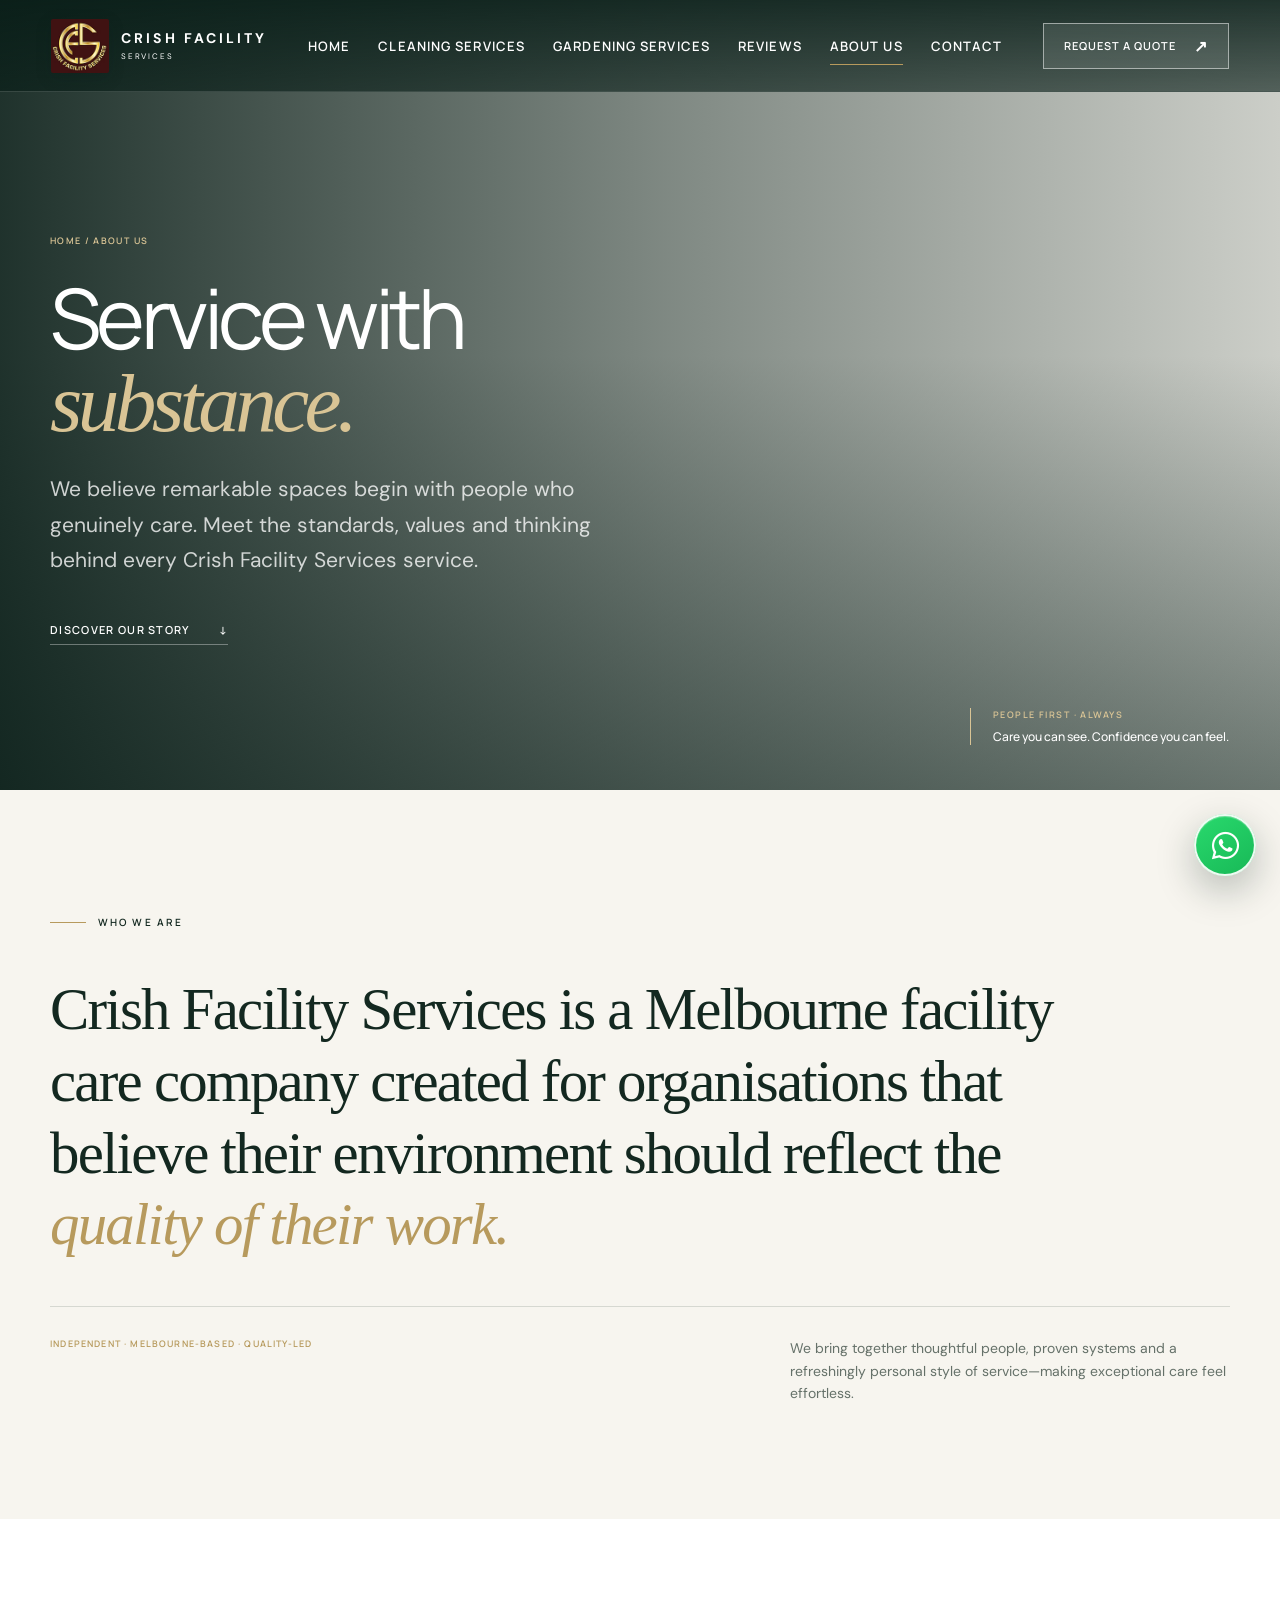
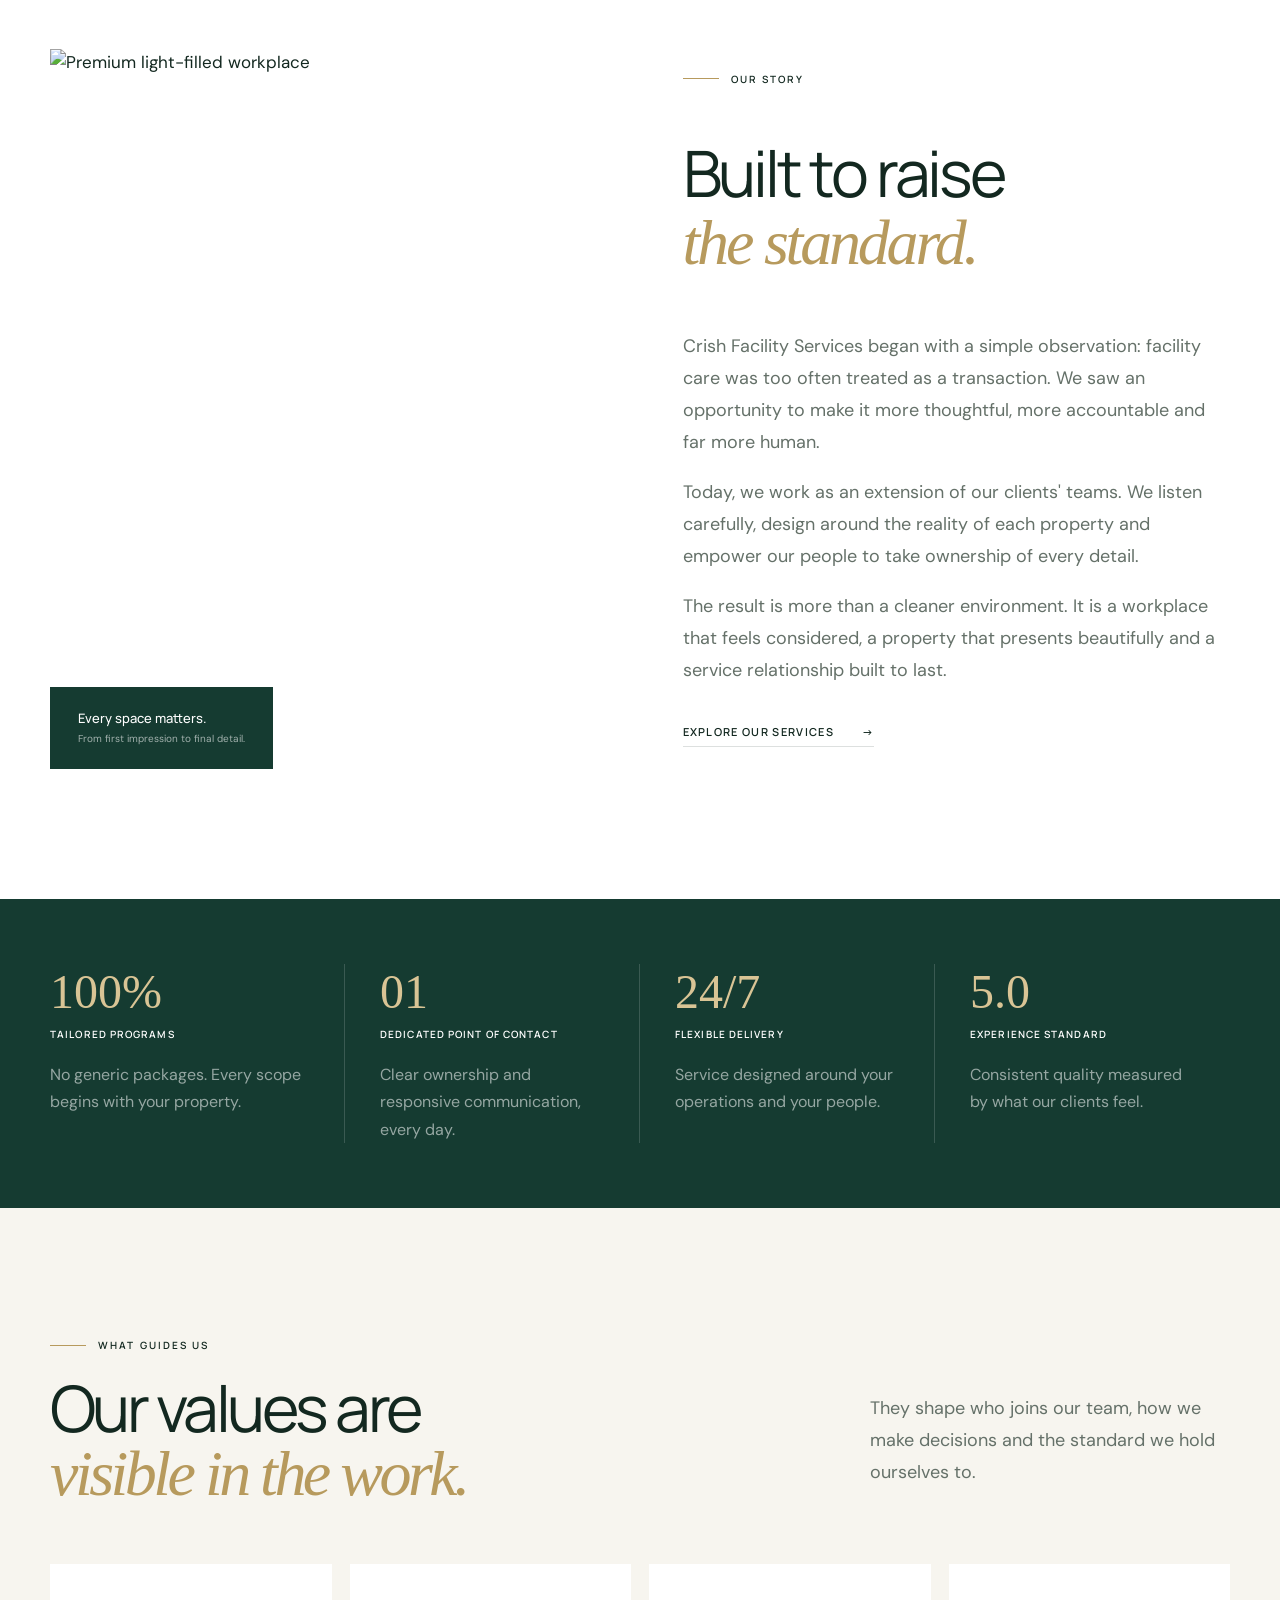
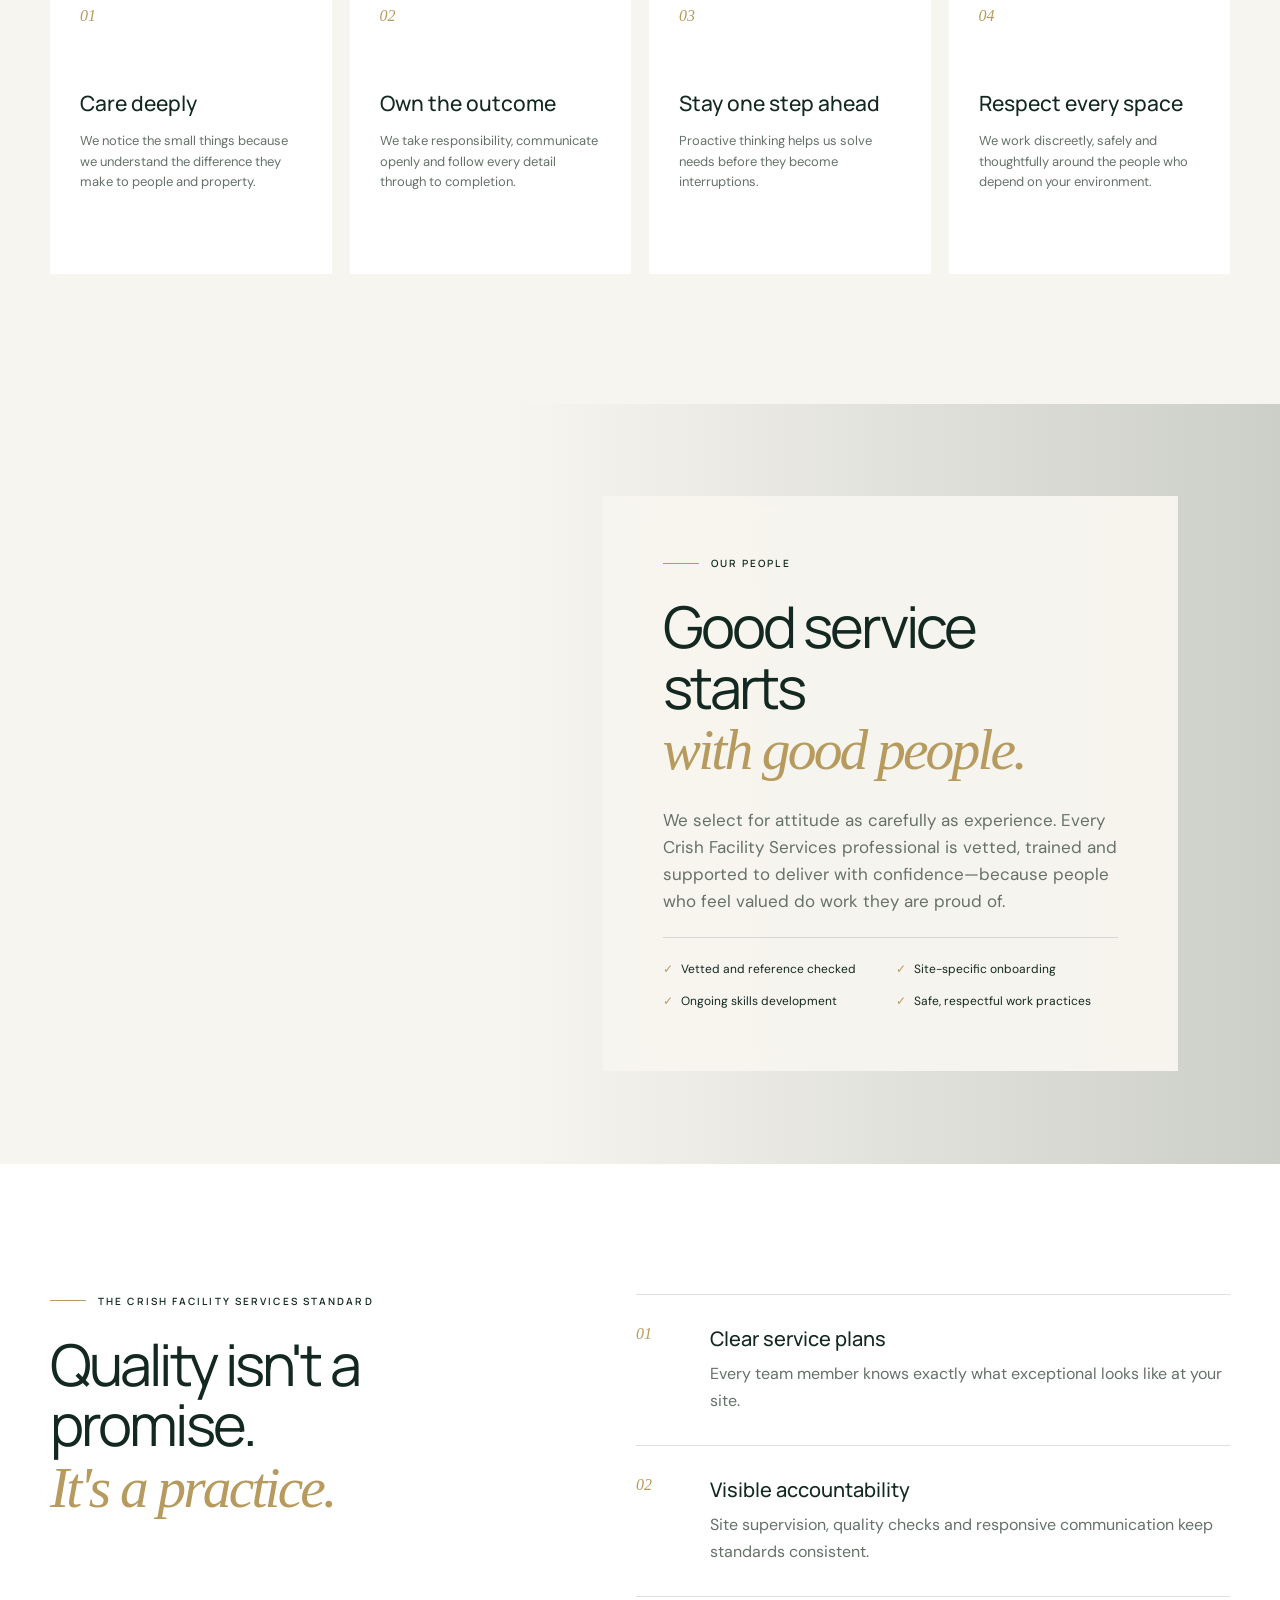
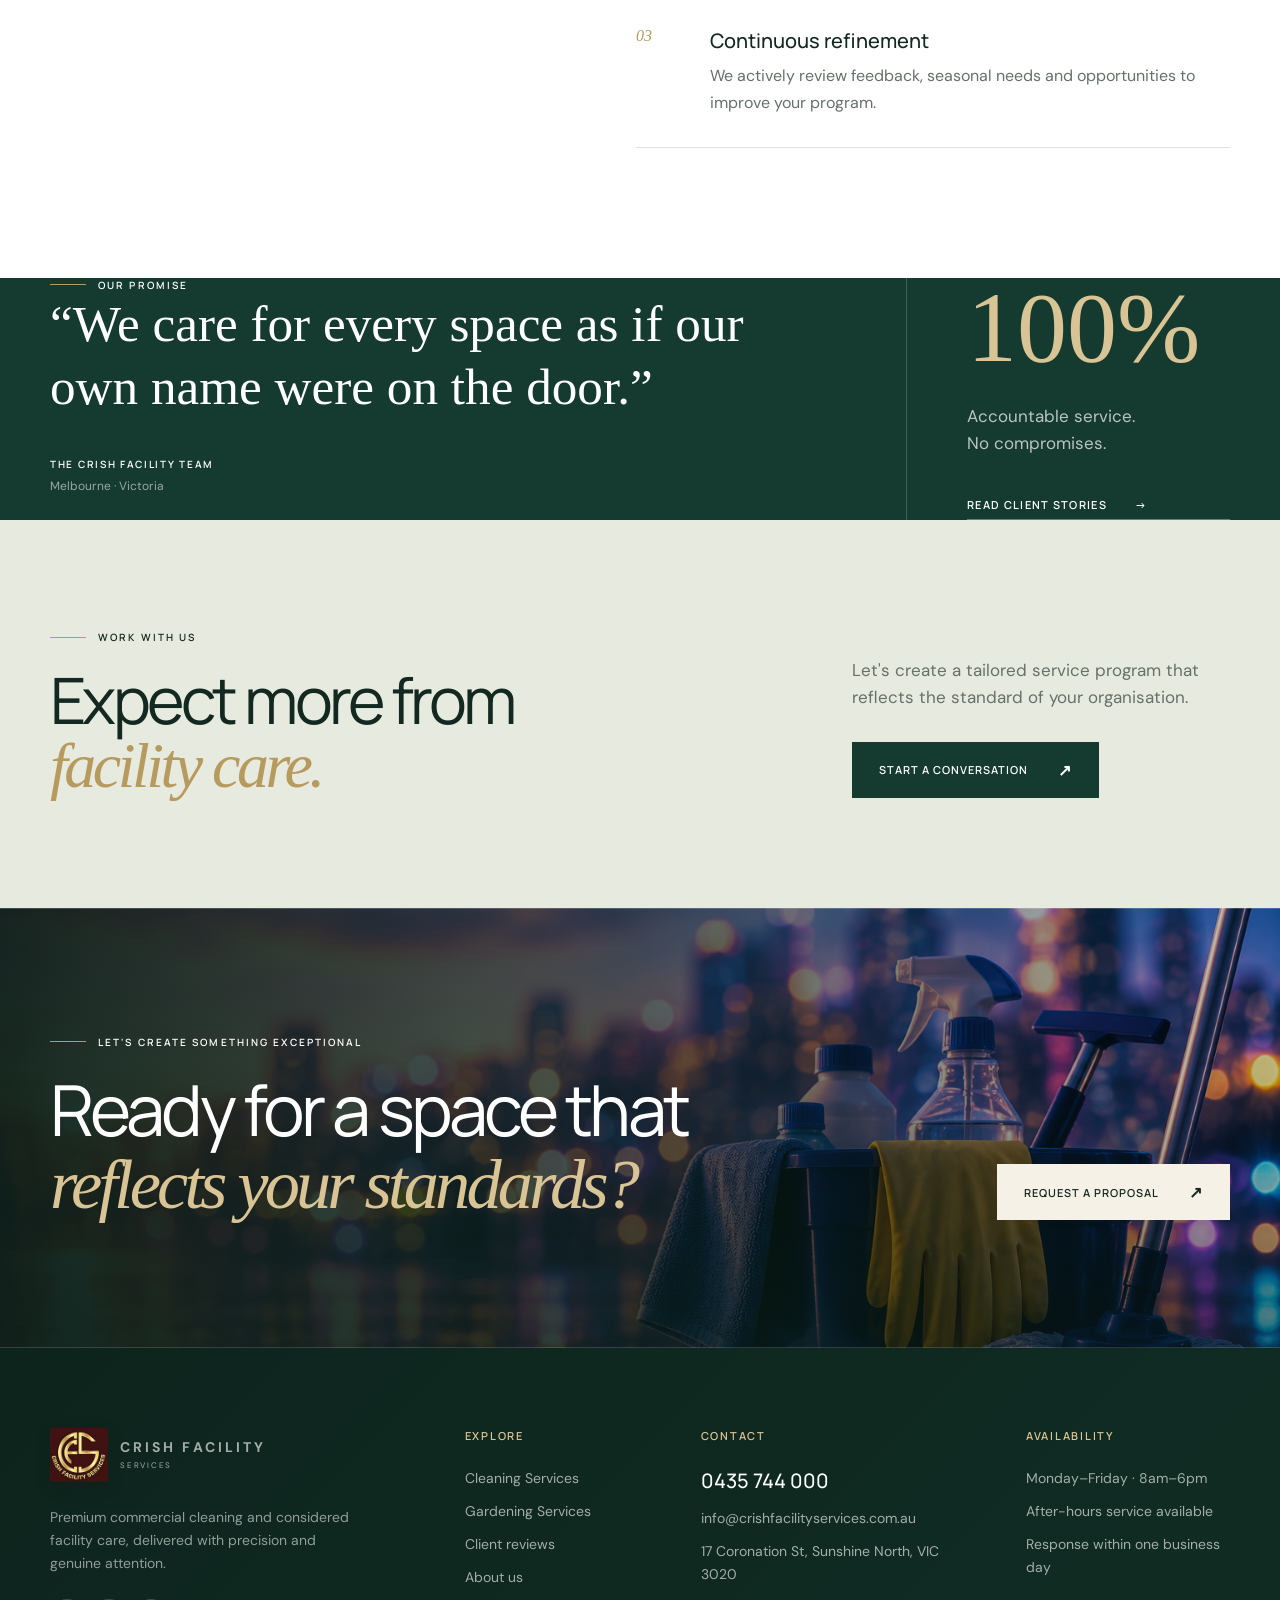
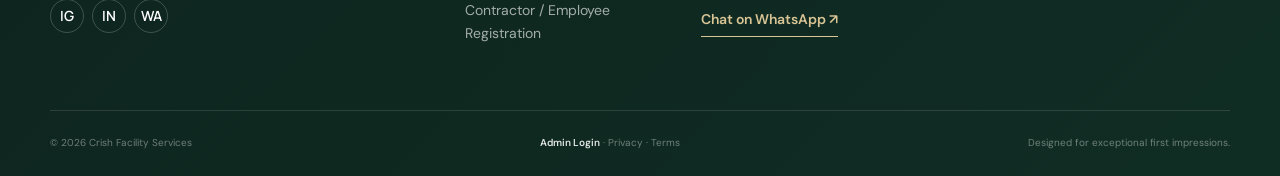
==== about.html @ fc0b82cf "Build Crish Facility Services website and admin portal" ====
﻿<!doctype html>
<html lang="en">
<head>
  <meta charset="UTF-8"><meta name="viewport" content="width=device-width,initial-scale=1">
  <meta name="description" content="Meet Crish Facility Services and discover our considered approach to premium facility care.">
  <title>About Us | Crish Facility Services</title>
  <link rel="preconnect" href="https://fonts.googleapis.com"><link rel="preconnect" href="https://fonts.gstatic.com" crossorigin>
  <link href="https://fonts.googleapis.com/css2?family=DM+Sans:wght@400;500;600&family=Manrope:wght@400;500;600;700&display=swap" rel="stylesheet"><link rel="stylesheet" href="styles.css">
</head>
<body>
  <header class="site-header about-header" data-header><a class="brand" href="index.html"><img class="brand-logo" src="assets/crishfacility-logo.jpg" alt="Crish Facility Services logo"><span class="brand-wordmark"><b>CRISH FACILITY</b><small>SERVICES</small></span></a><button class="menu-toggle" data-menu-toggle aria-label="Open navigation"><span></span><span></span></button><nav class="nav" data-nav><a href="index.html">Home</a><a href="services.html">Services</a><a href="index.html#industries">Industries</a><a href="reviews.html">Reviews</a><a class="active" href="about.html">About Us</a><a href="contact.html">Contact</a></nav><a class="button button-small header-cta" href="contact.html">Request a quote <span>↗</span></a></header>
  <main>
    <section class="about-hero"><div class="about-hero-image" aria-hidden="true"></div><div class="about-hero-overlay" aria-hidden="true"></div><div class="container about-hero-content"><span class="breadcrumb">Home / About us</span><h1>Service with<br><em>substance.</em></h1><p>We believe remarkable spaces begin with people who genuinely care. Meet the standards, values and thinking behind every Crish Facility Services service.</p><a class="text-link light" href="#our-story">Discover our story <span>↓</span></a></div><div class="about-hero-caption"><span>People first · Always</span><b>Care you can see. Confidence you can feel.</b></div></section>

    <section class="about-statement" id="our-story"><div class="container"><span class="kicker">Who we are</span><p class="about-big-copy">Crish Facility Services is a Melbourne facility care company created for organisations that believe their environment should reflect the <em>quality of their work.</em></p><div class="about-statement-foot"><span>Independent · Melbourne-based · Quality-led</span><p>We bring together thoughtful people, proven systems and a refreshingly personal style of service—making exceptional care feel effortless.</p></div></div></section>

    <section class="section about-story"><div class="container about-layout"><div class="about-image-wrap"><img class="about-image" src="https://images.unsplash.com/photo-1497366811364-ccf3f8a4f0fb?auto=format&fit=crop&w=1400&q=88" alt="Premium light-filled workplace"><div class="image-note"><strong>Every space matters.</strong><span>From first impression to final detail.</span></div></div><div class="about-copy"><span class="kicker">Our story</span><h2>Built to raise<br><em>the standard.</em></h2><p>Crish Facility Services began with a simple observation: facility care was too often treated as a transaction. We saw an opportunity to make it more thoughtful, more accountable and far more human.</p><p>Today, we work as an extension of our clients' teams. We listen carefully, design around the reality of each property and empower our people to take ownership of every detail.</p><p>The result is more than a cleaner environment. It is a workplace that feels considered, a property that presents beautifully and a service relationship built to last.</p><a class="text-link" href="services.html">Explore our services <span>→</span></a></div></div></section>

    <section class="about-numbers"><div class="container about-number-grid"><div><strong>100%</strong><span>Tailored programs</span><p>No generic packages. Every scope begins with your property.</p></div><div><strong>01</strong><span>Dedicated point of contact</span><p>Clear ownership and responsive communication, every day.</p></div><div><strong>24/7</strong><span>Flexible delivery</span><p>Service designed around your operations and your people.</p></div><div><strong>5.0</strong><span>Experience standard</span><p>Consistent quality measured by what our clients feel.</p></div></div></section>

    <section class="section values-section"><div class="container"><div class="section-top"><div><span class="kicker">What guides us</span><h2>Our values are<br><em>visible in the work.</em></h2></div><p>They shape who joins our team, how we make decisions and the standard we hold ourselves to.</p></div><div class="values-large-grid"><article><span>01</span><h3>Care deeply</h3><p>We notice the small things because we understand the difference they make to people and property.</p></article><article><span>02</span><h3>Own the outcome</h3><p>We take responsibility, communicate openly and follow every detail through to completion.</p></article><article><span>03</span><h3>Stay one step ahead</h3><p>Proactive thinking helps us solve needs before they become interruptions.</p></article><article><span>04</span><h3>Respect every space</h3><p>We work discreetly, safely and thoughtfully around the people who depend on your environment.</p></article></div></div></section>

    <section class="people-section"><div class="people-image" aria-hidden="true"></div><div class="people-card reveal"><span class="kicker">Our people</span><h2>Good service starts<br><em>with good people.</em></h2><p>We select for attitude as carefully as experience. Every Crish Facility Services professional is vetted, trained and supported to deliver with confidence—because people who feel valued do work they are proud of.</p><ul><li>Vetted and reference checked</li><li>Site-specific onboarding</li><li>Ongoing skills development</li><li>Safe, respectful work practices</li></ul></div></section>

    <section class="section quality-section"><div class="container quality-layout"><div><span class="kicker">The Crish Facility Services standard</span><h2>Quality isn't a promise.<br><em>It's a practice.</em></h2></div><div class="quality-list"><article><span>01</span><div><h3>Clear service plans</h3><p>Every team member knows exactly what exceptional looks like at your site.</p></div></article><article><span>02</span><div><h3>Visible accountability</h3><p>Site supervision, quality checks and responsive communication keep standards consistent.</p></div></article><article><span>03</span><div><h3>Continuous refinement</h3><p>We actively review feedback, seasonal needs and opportunities to improve your program.</p></div></article></div></div></section>

    <section class="review-preview"><div class="container review-layout"><div><span class="kicker">Our promise</span><blockquote>“We care for every space as if our own name were on the door.”</blockquote><div class="review-author"><b>THE CRISH FACILITY TEAM</b><span>Melbourne · Victoria</span></div></div><div class="review-side"><span class="giant-number">100%</span><p>Accountable service.<br>No compromises.</p><a class="text-link light" href="reviews.html">Read client stories <span>→</span></a></div></div></section>
    <section class="cta-section"><div class="container cta-inner"><div><span class="kicker">Work with us</span><h2>Expect more from<br><em>facility care.</em></h2></div><div><p>Let's create a tailored service program that reflects the standard of your organisation.</p><a class="button" href="contact.html">Start a conversation <span>↗</span></a></div></div></section>
  </main>
  <footer class="footer"><div class="container footer-bottom"><span>© 2026 Crish Facility Services</span><span>Melbourne · Victoria</span><a href="contact.html">Get in touch ↗</a></div></footer><script type="module" src="script.js"></script>
</body></html>
---- styles.css ----
﻿:root{--ivory:#f7f5ef;--white:#fff;--ink:#132820;--muted:#657169;--green:#153b31;--green2:#244e42;--sage:#dce6dd;--gold:#b79a5d;--line:rgba(19,40,32,.14);--serif:Georgia,'Times New Roman',serif;--sans:'Manrope',sans-serif;--body:'DM Sans',sans-serif}
*{box-sizing:border-box}
html{scroll-behavior:smooth}
body{margin:0;background:var(--ivory);color:var(--ink);font-family:var(--body);font-size:16px;line-height:1.6;overflow-x:hidden}
a{color:inherit;text-decoration:none}
img{display:block;width:100%}
.container{width:min(1180px,calc(100% - 48px));margin:auto}
.site-header{position:fixed;z-index:50;top:0;left:0;width:100%;height:92px;display:flex;align-items:center;padding:0 4vw;color:#fff;background:linear-gradient(180deg,rgba(8,29,23,.88),rgba(8,29,23,.62));border-bottom:1px solid rgba(255,255,255,.18);transition:.4s}
.site-header.scrolled,.site-header.inner{height:76px;background:rgba(247,245,239,.92);backdrop-filter:blur(16px);color:var(--ink);border-color:var(--line);box-shadow:0 8px 40px rgba(21,59,49,.05)}
.site-header.scrolled .nav a,.site-header.inner .nav a{color:var(--ink)}
.site-header.scrolled .brand,.site-header.inner .brand{color:var(--ink)}
.site-header.scrolled .menu-toggle,.site-header.inner .menu-toggle{color:var(--ink)}
.site-header.scrolled .header-cta,.site-header.inner .header-cta{color:#fff}
.brand{display:flex;align-items:center;gap:12px;min-width:205px}
.brand-mark{display:grid;place-items:center;width:43px;height:43px;border:1px solid currentColor;border-radius:50%;font:italic 24px var(--serif)}
.brand-logo{width:58px;height:54px;object-fit:cover;border-radius:2px;box-shadow:0 5px 16px rgba(8,29,23,.18)}
.brand-wordmark{display:block}
.brand b,.brand small{display:block;line-height:1;letter-spacing:.22em}
.brand b{font-size:14px}
.brand small{font-size:8px;margin-top:7px}
.nav{display:flex;align-items:center;gap:28px;margin:auto}
.nav a{font:600 13px var(--sans);letter-spacing:.085em;text-transform:uppercase;position:relative}
.nav a:after{content:"";position:absolute;left:0;bottom:-10px;width:0;height:1px;background:var(--gold);transition:.3s}
.nav a:hover:after,.nav a.active:after{width:100%}
.button{display:inline-flex;justify-content:center;align-items:center;gap:30px;min-height:56px;padding:0 26px;background:var(--green);color:#fff;text-transform:uppercase;letter-spacing:.09em;font:600 11px var(--sans);transition:.3s;border:1px solid var(--green)}
.button:hover{background:var(--gold);border-color:var(--gold);transform:translateY(-2px)}
.button span{font-size:16px}
.button-small{min-height:46px;padding:0 20px;gap:18px;background:rgba(255,255,255,.1);border-color:rgba(255,255,255,.5)}
.scrolled .button-small,.inner .button-small{background:var(--green);border-color:var(--green)}
.button-outline{background:transparent;color:var(--ink);border-color:var(--line)}
.menu-toggle{display:none;background:none;border:0;color:currentColor}
.hero{min-height:100svh;position:relative;color:#fff;display:flex;align-items:center;overflow:hidden;background:var(--green)}
.hero-image{position:absolute;inset:0;background:url('https://images.unsplash.com/photo-1497366216548-37526070297c?auto=format&fit=crop&w=2200&q=90') center/cover;transform:scale(1.03);animation:heroZoom 18s ease-in-out infinite alternate}
.hero-carousel,.hero-slide{position:absolute;inset:0}
.hero-slide{background-image:var(--slide-image);background-position:center;background-size:cover;opacity:0;transform:scale(1.075);filter:saturate(.82) contrast(1.04);transition:opacity 1.25s ease,transform 7s ease;will-change:opacity,transform}
.hero-slide.active{opacity:1;transform:scale(1.01)}
.hero-carousel-controls{position:absolute;z-index:4;right:4vw;bottom:42px;display:flex;align-items:center;gap:13px;color:#fff}
.hero-carousel-controls button{width:39px;height:39px;border:1px solid rgba(255,255,255,.45);border-radius:50%;background:rgba(8,29,23,.3);color:#fff;cursor:pointer;transition:.25s}
.hero-carousel-controls button:hover{background:var(--gold);border-color:var(--gold)}
.hero-carousel-controls div{display:flex;gap:7px}
.hero-carousel-controls i{display:block;width:22px;height:2px;background:rgba(255,255,255,.38);transition:.35s}
.hero-carousel-controls i.active{width:42px;background:#fff}
.hero-service-number{display:flex;align-items:center;gap:11px;margin-bottom:25px;font:600 10px var(--sans);letter-spacing:.15em;color:rgba(255,255,255,.55)}
.hero-service-number span{font:italic 20px var(--serif);color:#d9c495}.hero-service-number i{width:52px;height:1px;background:rgba(255,255,255,.4)}.hero-service-number b{font-weight:500}
.hero-dynamic,.hero-content [data-hero-kicker],.hero-actions [data-hero-link]{transition:opacity .28s ease,transform .28s ease}
.hero-content.changing .hero-dynamic,.hero-content.changing [data-hero-kicker],.hero-content.changing .hero-actions [data-hero-link]{opacity:0;transform:translateY(14px)}
.hero-content:after{content:'';position:absolute;left:-34px;top:150px;width:1px;height:290px;background:linear-gradient(transparent,#d9c495,transparent);opacity:.65}
.hero .text-link.light{color:#fff;border-color:rgba(255,255,255,.35)}
.hero-shade{position:absolute;inset:0;background:linear-gradient(90deg,rgba(8,29,23,.86) 0%,rgba(8,29,23,.54) 48%,rgba(8,29,23,.12) 100%),linear-gradient(0deg,rgba(8,29,23,.5),transparent 45%)}
#luxury-canvas{position:absolute;inset:0;width:100%;height:100%;z-index:2;opacity:.52;pointer-events:none}
.hero-content{position:relative;z-index:3;padding-top:100px}
.eyebrow,.kicker{display:flex;align-items:center;gap:12px;text-transform:uppercase;letter-spacing:.21em;font:600 10px var(--sans)}
.eyebrow:before,.kicker:before{content:"";width:36px;height:1px;background:var(--gold)}
.hero h1,.split-heading h2,.section-top h2,.sticky-copy h2,.cta-inner h2,.inner-hero h1{font:400 clamp(50px,6.3vw,94px)/.98 var(--sans);letter-spacing:-.055em;margin:25px 0 30px;max-width:930px}
.hero h1 em,h2 em,.inner-hero h1 em{font-family:var(--serif);font-weight:400;color:#d9c495}
.hero-copy{max-width:570px;font-size:18px;color:rgba(255,255,255,.78)}
.hero-actions{display:flex;align-items:center;gap:34px;margin-top:42px}
.hero .button{background:#f5f1e6;color:var(--ink);border-color:#f5f1e6}
.hero .button:hover{background:var(--gold);color:#fff;border-color:var(--gold)}
.text-link{display:inline-flex;gap:28px;align-items:center;padding-bottom:7px;border-bottom:1px solid var(--line);font:600 11px var(--sans);text-transform:uppercase;letter-spacing:.12em}
.text-link.light{color:#fff;border-color:rgba(255,255,255,.35)}
.hero-proof{position:absolute;z-index:3;right:4vw;bottom:48px;display:flex;gap:16px;align-items:flex-start;width:280px}
.hero-proof span{font:italic 30px var(--serif);color:#d9c495}
.hero-proof p{margin:5px 0;font-size:12px;color:rgba(255,255,255,.7)}
.scroll-cue{position:absolute;z-index:3;left:4vw;bottom:48px;font:600 9px var(--sans);text-transform:uppercase;letter-spacing:.18em;display:flex;align-items:center;gap:12px}
.scroll-cue span{width:1px;height:40px;background:rgba(255,255,255,.4);position:relative}
.scroll-cue span:after{content:"";position:absolute;top:0;left:0;width:1px;height:45%;background:#fff;animation:scrollLine 2s infinite}
.trust-strip{background:#fff;display:grid;grid-template-columns:repeat(4,1fr);padding:29px 4vw;border-bottom:1px solid var(--line)}
.trust-item{display:flex;align-items:center;justify-content:center;gap:14px;border-right:1px solid var(--line)}
.trust-item:last-child{border:0}
.trust-item i{width:30px;height:30px;border:1px solid var(--line);border-radius:50%;display:grid;place-items:center;color:var(--gold);font-style:normal}
.trust-item b,.trust-item span>span{display:block}
.trust-item b{font:600 12px var(--sans);text-transform:uppercase;letter-spacing:.08em}
.trust-item span{font-size:11px;color:var(--muted)}
.section{padding:130px 0}
.split-heading{display:grid;grid-template-columns:1.15fr .85fr;gap:100px;align-items:end}
.split-heading h2,.section-top h2,.sticky-copy h2,.cta-inner h2{font-size:clamp(42px,5vw,72px);margin-bottom:0}
.split-heading h2 em,.section-top h2 em,.sticky-copy h2 em,.cta-inner h2 em{color:var(--gold)}
.intro-copy{max-width:490px}
.intro-copy p{font-size:19px;color:var(--muted);margin:0 0 35px}
.services-showcase{background:#fff}
.section-top{display:flex;justify-content:space-between;align-items:end;margin-bottom:58px}
.service-grid{display:grid;grid-template-columns:1.2fr .8fr;grid-template-rows:repeat(2,370px);gap:18px}
.service-card{position:relative;overflow:hidden;color:#fff}
.service-card-large{grid-row:span 2}
.service-card:after{content:"";position:absolute;inset:0;background:linear-gradient(0deg,rgba(10,30,24,.8),transparent 65%)}
.service-card img{height:100%;object-fit:cover;transition:transform .8s cubic-bezier(.2,.7,.2,1)}
.service-card:hover img{transform:scale(1.055)}
.card-number{position:absolute;z-index:2;top:25px;left:28px;font:italic 16px var(--serif)}
.card-content{position:absolute;z-index:2;left:32px;right:28px;bottom:30px}
.card-content small{text-transform:uppercase;letter-spacing:.18em;font-size:9px;color:#d9c495}
.card-content h3{font:500 clamp(28px,3.3vw,50px)/1.02 var(--sans);letter-spacing:-.04em;margin:10px 0 0}
.round-arrow{position:absolute;right:0;bottom:3px;width:48px;height:48px;border:1px solid rgba(255,255,255,.5);border-radius:50%;display:grid;place-items:center;transition:.3s}
.service-card:hover .round-arrow{background:#fff;color:var(--ink)}
.industries{background:var(--ivory)}
.industries-layout{display:grid;grid-template-columns:.85fr 1.15fr;gap:100px}
.sticky-copy{position:sticky;top:140px;align-self:start}
.sticky-copy p{max-width:420px;color:var(--muted);font-size:17px}
.industry-list>a{display:grid;grid-template-columns:50px 1fr 1fr 40px;align-items:center;gap:20px;padding:33px 8px;border-bottom:1px solid var(--line);transition:.3s}
.industry-list>a:first-child{border-top:1px solid var(--line)}
.industry-list>a:hover{padding-left:20px;background:rgba(255,255,255,.65)}
.industry-list span{font:italic 14px var(--serif);color:var(--gold)}
.industry-list h3{font:500 21px var(--sans);margin:0}
.industry-list p{color:var(--muted);font-size:13px}
.industry-list b{font-size:18px}
.statement-section{height:760px;position:relative;display:flex;align-items:center}
.statement-image{position:absolute;inset:0;background:url('https://images.unsplash.com/photo-1524758631624-e2822e304c36?auto=format&fit=crop&w=2200&q=88') center/cover}
.statement-image:after{content:"";position:absolute;inset:0;background:rgba(11,31,25,.24)}
.statement-panel{position:relative;margin-left:8vw;background:rgba(247,245,239,.95);backdrop-filter:blur(10px);width:min(590px,84vw);padding:65px}
.quote-mark{font:italic 80px/1 var(--serif);color:var(--gold)}
.statement-panel blockquote{font:400 32px/1.35 var(--serif);margin:0 0 38px}
.statement-panel b,.statement-panel div span{display:block}
.statement-panel b{font:600 10px var(--sans);letter-spacing:.18em}
.statement-panel div span{font-size:12px;color:var(--muted);margin-top:5px}
.process-section{background:#fff}
.section-top>p{width:360px;color:var(--muted)}
.process-grid{display:grid;grid-template-columns:repeat(4,1fr);gap:0;margin-top:75px}
.process-step{padding:0 34px;border-left:1px solid var(--line);min-height:250px}
.process-step:first-child{padding-left:0;border:0}
.process-step span{font:italic 18px var(--serif);color:var(--gold)}
.process-step i{display:block;width:8px;height:8px;border-radius:50%;background:var(--green);margin:30px 0}
.process-step h3{font:500 20px var(--sans)}
.process-step p{font-size:14px;color:var(--muted)}
.review-preview{background:var(--green);color:#fff}
.review-layout{display:grid;grid-template-columns:1.4fr .6fr;gap:100px}
.rating{color:#d9c495;letter-spacing:.12em;margin:44px 0 26px}
.rating small{color:rgba(255,255,255,.6);letter-spacing:0;margin-left:14px}
.review-layout blockquote{font:400 clamp(30px,4vw,54px)/1.24 var(--serif);margin:0;max-width:760px}
.review-author{margin-top:38px}
.review-author b,.review-author span{display:block}
.review-author b{font:600 10px var(--sans);letter-spacing:.17em}
.review-author span{font-size:12px;color:rgba(255,255,255,.56);margin-top:6px}
.review-side{border-left:1px solid rgba(255,255,255,.18);padding-left:60px;display:flex;flex-direction:column;justify-content:center}
.giant-number{font:400 100px/1 var(--serif);color:#d9c495}
.review-side p{color:rgba(255,255,255,.7);margin:25px 0 40px}
.cta-section{padding:110px 0;background:#e7eadf}
.cta-inner{display:grid;grid-template-columns:1.3fr .7fr;align-items:end;gap:100px}
.cta-inner>div:last-child p{color:var(--muted);margin-bottom:30px}
.footer{background:#0d241d;color:#fff;padding:85px 0 25px}
.footer-top{display:grid;grid-template-columns:1.35fr .65fr 1fr .8fr;gap:70px}
.footer-brand p{max-width:310px;color:rgba(255,255,255,.55);font-size:13px;margin-top:24px}
.footer-top>div:not(:first-child){display:flex;flex-direction:column;gap:10px}
.footer-top>div>b{font:600 10px var(--sans);text-transform:uppercase;letter-spacing:.16em;color:#d9c495;margin-bottom:14px}
.footer-top a,.footer-top span{font-size:12px;color:rgba(255,255,255,.62)}
.footer-bottom{display:flex;justify-content:space-between;border-top:1px solid rgba(255,255,255,.12);padding-top:24px;margin-top:70px;font-size:10px;color:rgba(255,255,255,.4)}
.footer{background:#0d241d;color:#fff;padding:0}
.footer-image-band{position:relative;min-height:440px;display:flex;align-items:center;background:linear-gradient(90deg,rgba(8,29,23,.94) 0%,rgba(8,29,23,.72) 48%,rgba(8,29,23,.26) 100%),linear-gradient(0deg,rgba(8,29,23,.42),transparent 58%),url('assets/footer-cleaning-city.png') center/cover}
.footer-image-band:after{content:'';position:absolute;inset:0;border-top:1px solid rgba(255,255,255,.18);border-bottom:1px solid rgba(255,255,255,.15);pointer-events:none}
.footer-invite{position:relative;z-index:2;display:flex;align-items:end;justify-content:space-between;gap:50px}
.footer-invite h2{font:400 clamp(42px,5.5vw,74px)/1.02 var(--sans);letter-spacing:-.055em;margin:25px 0 0}
.footer-invite h2 em{font-family:var(--serif);color:#d9c495}
.footer-quote-button{background:#f5f1e6;color:var(--ink);border-color:#f5f1e6;flex-shrink:0}
.footer-main{padding:80px 0 25px;background:linear-gradient(135deg,#0d241d,#102d24)}
.footer-main .footer-top{padding:0}
.footer-contact-link{font:500 20px var(--sans)!important;color:#fff!important;margin-bottom:3px}
.footer-whatsapp-link{display:inline-flex!important;align-items:center;width:max-content;margin-top:12px;padding-bottom:5px;border-bottom:1px solid #d9c495;color:#d9c495!important;font-weight:600!important}
.footer-social{display:flex;gap:8px;margin-top:24px}
.footer-social a{width:34px;height:34px;display:grid;place-items:center;border:1px solid rgba(255,255,255,.2);border-radius:50%;font:600 9px var(--sans);color:#fff!important;transition:.3s}
.footer-social a:hover{background:#d9c495;color:var(--ink)!important;border-color:#d9c495;transform:translateY(-3px)}
.footer-main .footer-bottom{margin-top:65px}
.whatsapp-float{position:fixed;z-index:80;right:24px;bottom:24px;display:flex;align-items:center;gap:10px;color:#fff}
.whatsapp-icon{position:relative;z-index:2;width:62px;height:62px;border-radius:50%;display:grid;place-items:center;background:linear-gradient(145deg,#29d96d,#18b957);border:2px solid rgba(255,255,255,.92);box-shadow:0 14px 38px rgba(13,36,29,.28),inset 0 1px 1px rgba(255,255,255,.35);transition:transform .35s,box-shadow .35s}
.whatsapp-icon i{color:#fff;font-size:31px;font-style:normal;line-height:1}
.whatsapp-float:hover .whatsapp-icon{transform:translateY(-4px) scale(1.06);box-shadow:0 18px 45px rgba(13,36,29,.35),inset 0 1px 1px rgba(255,255,255,.35)}
.whatsapp-float em{position:absolute;right:0;width:62px;height:62px;border-radius:50%;border:1px solid rgba(37,211,102,.65);animation:whatsappPulse 2.2s infinite}
.whatsapp-tooltip{opacity:0;transform:translateX(12px);background:#fff;color:var(--ink);padding:10px 15px;border-radius:5px;box-shadow:0 8px 30px rgba(13,36,29,.16);font-size:11px;line-height:1.35;transition:.3s;pointer-events:none}
.whatsapp-tooltip b{display:block;font:600 11px var(--sans)}
.whatsapp-float:hover .whatsapp-tooltip{opacity:1;transform:none}
@keyframes whatsappPulse{0%{transform:scale(.9);opacity:1}80%,100%{transform:scale(1.55);opacity:0}}
.cursor-glow{position:fixed;width:280px;height:280px;border-radius:50%;background:radial-gradient(circle,rgba(183,154,93,.1),transparent 68%);pointer-events:none;z-index:100;transform:translate(-50%,-50%)}

/* Inner pages */.inner-hero{padding:180px 0 95px;background:var(--ivory);border-bottom:1px solid var(--line)}
.inner-hero h1{font-size:clamp(52px,6vw,86px);margin-bottom:22px}
.inner-hero p{max-width:600px;color:var(--muted);font-size:18px}
.inner-hero .breadcrumb{font:600 9px var(--sans);letter-spacing:.15em;text-transform:uppercase;color:var(--gold)}
.page-grid{display:grid;grid-template-columns:repeat(3,1fr);gap:20px}
.detail-card{background:#fff;padding:38px;min-height:270px;border:1px solid transparent;transition:.3s}
.detail-card:hover{border-color:var(--gold);transform:translateY(-5px)}
.detail-card span{font:italic 16px var(--serif);color:var(--gold)}
.detail-card h3{font:500 24px var(--sans);margin:35px 0 14px}
.detail-card p{color:var(--muted);font-size:14px}
.reviews-grid{columns:2;column-gap:20px}
.review-card{break-inside:avoid;background:#fff;padding:38px;margin-bottom:20px}
.review-card .stars{color:var(--gold);letter-spacing:.1em}
.review-card blockquote{font:400 23px/1.5 var(--serif);margin:22px 0}
.review-card b{font:600 10px var(--sans);letter-spacing:.12em}
.review-card small{display:block;color:var(--muted);margin-top:4px}
.about-layout{display:grid;grid-template-columns:1fr 1fr;gap:85px;align-items:center}
.about-image{height:650px;object-fit:cover}
.about-copy h2{font:400 clamp(40px,5vw,68px)/1.05 var(--sans);letter-spacing:-.05em}
.about-copy h2 em{font-family:var(--serif);color:var(--gold)}
.about-copy p{color:var(--muted);font-size:17px}
.values-row{display:grid;grid-template-columns:repeat(3,1fr);gap:20px;margin-top:50px}
.value{border-top:1px solid var(--line);padding-top:20px}
.value b{display:block}
.value span{color:var(--muted);font-size:12px}
.contact-layout{display:grid;grid-template-columns:.8fr 1.2fr;gap:90px}
.contact-meta h3{font:500 27px var(--sans)}
.contact-meta a,.contact-meta span{display:block;color:var(--muted);margin:8px 0}
.contact-meta .meta-group{padding:25px 0;border-bottom:1px solid var(--line)}
.quote-form{background:#fff;padding:50px}
.form-row{display:grid;grid-template-columns:1fr 1fr;gap:20px}
.field{margin-bottom:24px}
.field label{display:block;font:600 9px var(--sans);text-transform:uppercase;letter-spacing:.13em;margin-bottom:9px}
.field input,.field select,.field textarea{width:100%;border:0;border-bottom:1px solid var(--line);background:transparent;padding:12px 0;font:15px var(--body);outline:none}
.field input:focus,.field select:focus,.field textarea:focus{border-color:var(--gold)}
.field textarea{height:100px;resize:vertical}
.form-note{font-size:11px;color:var(--muted)}
.toast{position:fixed;right:24px;bottom:24px;background:var(--green);color:#fff;padding:16px 22px;z-index:100;transform:translateY(130%);transition:.4s}
.toast.show{transform:translateY(0)}
.contact-header{color:#fff}
.contact-header.scrolled{color:var(--ink)}
.contact-hero{position:relative;min-height:760px;display:flex;align-items:center;color:#fff;overflow:hidden}
.contact-hero-image{position:absolute;inset:0;background:url('https://images.squarespace-cdn.com/content/v1/68638efcd9a9a845592431e6/1753147449407-L8QD19ATKUMT9N8JM5TY/unsplash-image-VLHNfKF1Uec.jpg') center/cover;transform:scale(1.02);animation:heroZoom 18s ease-in-out infinite alternate}
.contact-hero-overlay{position:absolute;inset:0;background:linear-gradient(90deg,rgba(8,29,23,.88),rgba(8,29,23,.48) 55%,rgba(8,29,23,.12)),linear-gradient(0deg,rgba(8,29,23,.45),transparent 55%)}
.contact-hero-content{position:relative;z-index:2;padding-top:80px}
.contact-hero .breadcrumb{font:600 9px var(--sans);letter-spacing:.15em;text-transform:uppercase;color:#d9c495}
.contact-hero h1{font:400 clamp(56px,6.5vw,94px)/.98 var(--sans);letter-spacing:-.055em;margin:25px 0 28px}
.contact-hero h1 em{font-family:var(--serif);font-weight:400;color:#d9c495}
.contact-hero-content>p{max-width:630px;font-size:18px;color:rgba(255,255,255,.78)}
.contact-hero-button{margin-top:35px;background:#f5f1e6;color:var(--ink);border-color:#f5f1e6}
.contact-hero-note{position:absolute;z-index:2;right:4vw;bottom:44px;padding-left:22px;border-left:1px solid #d9c495}
.contact-hero-note span,.contact-hero-note b{display:block}
.contact-hero-note span{font:600 9px var(--sans);letter-spacing:.16em;text-transform:uppercase;color:#d9c495}
.contact-hero-note b{font:500 12px var(--sans);margin-top:7px}
.contact-assurance{background:#fff;border-bottom:1px solid var(--line)}
.assurance-grid{display:grid;grid-template-columns:repeat(4,1fr)}
.assurance-grid>div{padding:30px;text-align:center;border-right:1px solid var(--line)}
.assurance-grid>div:last-child{border:0}
.assurance-grid strong{display:block;font:400 31px var(--serif);color:var(--gold)}
.assurance-grid span{font:600 9px var(--sans);letter-spacing:.12em;text-transform:uppercase;color:var(--muted)}
.contact-intro{padding-bottom:105px}
.contact-mini-note{font:600 10px var(--sans)!important;text-transform:uppercase;letter-spacing:.1em;color:var(--green)!important}
.contact-main{background:#eceee7}
.contact-meta h2{font:400 48px/1.05 var(--sans);letter-spacing:-.05em;margin:28px 0}
.contact-meta h2 em{font-family:var(--serif);color:var(--gold)}
.contact-lead{font-size:16px;color:var(--muted);margin-bottom:22px}
.form-heading{padding-bottom:28px;margin-bottom:30px;border-bottom:1px solid var(--line)}
.form-heading span{font:600 9px var(--sans);letter-spacing:.15em;text-transform:uppercase;color:var(--gold)}
.form-heading h3{font:500 30px var(--sans);letter-spacing:-.03em;margin:7px 0}
.form-heading p{font-size:13px;color:var(--muted);margin:0}
.form-submit-row{display:flex;align-items:center;gap:25px;margin-top:10px}
.next-steps{background:#fff}
.next-grid{display:grid;grid-template-columns:repeat(3,1fr);gap:20px}
.next-grid article{padding:42px 35px;background:var(--ivory);border-top:2px solid transparent;transition:.35s}
.next-grid article:hover{transform:translateY(-6px);border-color:var(--gold)}
.next-grid article>span{font:italic 18px var(--serif);color:var(--gold)}
.next-grid h3{font:500 22px var(--sans);margin:35px 0 14px}
.next-grid p{font-size:14px;color:var(--muted)}
.contact-closing{min-height:620px;position:relative;display:flex;align-items:center;color:#fff}
.contact-closing-image{position:absolute;inset:0;background:linear-gradient(90deg,rgba(9,32,25,.9),rgba(9,32,25,.2)),url('https://images.unsplash.com/photo-1497366811353-6870744d04b2?auto=format&fit=crop&w=2000&q=88') center/cover}
.contact-closing-content{position:relative}
.contact-closing-content h2{font:400 clamp(46px,6vw,76px)/1 var(--sans);letter-spacing:-.05em;margin:25px 0}
.contact-closing-content h2 em{font-family:var(--serif);color:#d9c495}
.contact-closing-content p{max-width:510px;color:rgba(255,255,255,.7)}
.contact-closing-content>a{display:inline-flex;gap:30px;align-items:center;margin-top:30px;padding-bottom:9px;border-bottom:1px solid rgba(255,255,255,.5);font:500 24px var(--sans)}
.about-header{color:#fff}
.about-header.scrolled{color:var(--ink)}
.about-hero{position:relative;min-height:790px;display:flex;align-items:center;color:#fff;overflow:hidden}
.about-hero-image{position:absolute;inset:0;background:url('https://images.unsplash.com/photo-1521737711867-e3b97375f902?auto=format&fit=crop&w=2200&q=88') center 42%/cover;transform:scale(1.025);animation:heroZoom 18s ease-in-out infinite alternate}
.about-hero-overlay{position:absolute;inset:0;background:linear-gradient(90deg,rgba(8,29,23,.9),rgba(8,29,23,.5) 52%,rgba(8,29,23,.18)),linear-gradient(0deg,rgba(8,29,23,.5),transparent 55%)}
.about-hero-content{position:relative;z-index:2;padding-top:80px}
.about-hero .breadcrumb{font:600 9px var(--sans);letter-spacing:.15em;text-transform:uppercase;color:#d9c495}
.about-hero h1{font:400 clamp(56px,6.5vw,94px)/.98 var(--sans);letter-spacing:-.055em;margin:25px 0 28px}
.about-hero h1 em{font-family:var(--serif);font-weight:400;color:#d9c495}
.about-hero-content>p{max-width:610px;font-size:18px;color:rgba(255,255,255,.78);margin-bottom:36px}
.about-hero-caption{position:absolute;z-index:2;right:4vw;bottom:45px;padding-left:22px;border-left:1px solid #d9c495}
.about-hero-caption span,.about-hero-caption b{display:block}
.about-hero-caption span{font:600 9px var(--sans);letter-spacing:.16em;text-transform:uppercase;color:#d9c495}
.about-hero-caption b{font:500 12px var(--sans);margin-top:7px}
.about-statement{padding:125px 0 115px;background:var(--ivory)}
.about-big-copy{font:400 clamp(36px,4.6vw,64px)/1.22 var(--serif);max-width:1100px;letter-spacing:-.03em;margin:45px 0}
.about-big-copy em{color:var(--gold)}
.about-statement-foot{display:flex;justify-content:space-between;align-items:flex-start;padding-top:30px;border-top:1px solid var(--line)}
.about-statement-foot>span{font:600 9px var(--sans);letter-spacing:.13em;text-transform:uppercase;color:var(--gold)}
.about-statement-foot p{max-width:440px;margin:0;color:var(--muted);font-size:14px}
.about-story{background:#fff}
.about-image-wrap{position:relative}
.about-story .about-image{height:720px}
.image-note{position:absolute;left:0;bottom:0;background:var(--green);color:#fff;padding:22px 28px}
.image-note strong,.image-note span{display:block}
.image-note strong{font:500 13px var(--sans)}
.image-note span{font-size:10px;color:rgba(255,255,255,.6);margin-top:4px}
.about-copy .text-link{margin-top:20px}
.about-numbers{background:var(--green);color:#fff;padding:65px 0}
.about-number-grid{display:grid;grid-template-columns:repeat(4,1fr)}
.about-number-grid>div{padding:0 35px;border-right:1px solid rgba(255,255,255,.16)}
.about-number-grid>div:first-child{padding-left:0}
.about-number-grid>div:last-child{border:0}
.about-number-grid strong{display:block;font:400 48px var(--serif);color:#d9c495}
.about-number-grid span{font:600 10px var(--sans);letter-spacing:.11em;text-transform:uppercase}
.about-number-grid p{font-size:12px;color:rgba(255,255,255,.55);margin:14px 0 0}
.values-section{background:var(--ivory)}
.values-large-grid{display:grid;grid-template-columns:repeat(4,1fr);gap:18px}
.values-large-grid article{background:#fff;padding:38px 30px;min-height:310px;border-bottom:2px solid transparent;transition:.35s}
.values-large-grid article:hover{transform:translateY(-5px);border-color:var(--gold)}
.values-large-grid article>span{font:italic 16px var(--serif);color:var(--gold)}
.values-large-grid h3{font:500 21px var(--sans);margin:60px 0 14px}
.values-large-grid p{font-size:13px;color:var(--muted)}
.people-section{min-height:760px;position:relative;display:flex;align-items:center;justify-content:flex-end;padding-right:8vw}
.people-image{position:absolute;inset:0;background:linear-gradient(90deg,transparent 40%,rgba(8,29,23,.18)),url('https://images.unsplash.com/photo-1556761175-b413da4baf72?auto=format&fit=crop&w=2200&q=88') center/cover}
.people-card{position:relative;width:min(575px,88vw);background:rgba(247,245,239,.96);backdrop-filter:blur(10px);padding:60px}
.people-card h2,.quality-layout h2{font:400 clamp(40px,4.5vw,63px)/1.05 var(--sans);letter-spacing:-.05em;margin:26px 0}
.people-card h2 em,.quality-layout h2 em{font-family:var(--serif);color:var(--gold)}
.people-card p{color:var(--muted)}
.people-card ul{list-style:none;padding:22px 0 0;margin:22px 0 0;border-top:1px solid var(--line);display:grid;grid-template-columns:1fr 1fr;gap:12px}
.people-card li{font-size:12px}
.people-card li:before{content:'✓';color:var(--gold);margin-right:8px}
.quality-section{background:#fff}
.quality-layout{display:grid;grid-template-columns:.9fr 1.1fr;gap:100px}
.quality-list article{display:grid;grid-template-columns:50px 1fr;gap:24px;padding:30px 0;border-bottom:1px solid var(--line)}
.quality-list article:first-child{border-top:1px solid var(--line)}
.quality-list article>span{font:italic 16px var(--serif);color:var(--gold)}
.quality-list h3{font:500 20px var(--sans);margin:0 0 8px}
.quality-list p{font-size:14px;color:var(--muted);margin:0}
.reviews-header{color:#fff}
.reviews-header.scrolled{color:var(--ink)}
.reviews-hero{position:relative;min-height:820px;display:flex;align-items:center;color:#fff;overflow:hidden}
.reviews-hero-image{position:absolute;inset:0;background:url('https://images.unsplash.com/photo-1551836022-d5d88e9218df?auto=format&fit=crop&w=2200&q=88') center/cover;transform:scale(1.025);animation:heroZoom 18s ease-in-out infinite alternate}
.reviews-hero-overlay{position:absolute;inset:0;background:linear-gradient(90deg,rgba(8,29,23,.92),rgba(8,29,23,.52) 56%,rgba(8,29,23,.14)),linear-gradient(0deg,rgba(8,29,23,.5),transparent 55%)}
.reviews-hero-content{position:relative;z-index:2;padding-top:85px}
.reviews-hero .breadcrumb{font:600 9px var(--sans);letter-spacing:.15em;text-transform:uppercase;color:#d9c495}
.reviews-hero-rating{display:flex;align-items:center;gap:15px;margin-top:36px}
.reviews-hero-rating span{color:#d9c495;letter-spacing:.12em}
.reviews-hero-rating b{font:600 9px var(--sans);letter-spacing:.13em;text-transform:uppercase}
.reviews-hero h1{font:400 clamp(56px,6.5vw,94px)/.98 var(--sans);letter-spacing:-.055em;margin:20px 0 28px}
.reviews-hero h1 em{font-family:var(--serif);font-weight:400;color:#d9c495}
.reviews-hero-content>p{max-width:650px;font-size:18px;color:rgba(255,255,255,.78);margin-bottom:36px}
.reviews-hero-note{position:absolute;z-index:2;right:4vw;bottom:45px;width:220px;padding-left:24px;border-left:1px solid #d9c495}
.reviews-hero-note strong{display:block;font:400 42px var(--serif);color:#d9c495}
.reviews-hero-note span{font-size:11px;color:rgba(255,255,255,.68)}
.review-trust-bar{overflow:hidden;background:var(--green);color:#fff;border-top:1px solid rgba(255,255,255,.12)}
.review-trust-track{display:flex;align-items:center;justify-content:center;gap:38px;min-width:max-content;padding:22px 30px;font:600 10px var(--sans);letter-spacing:.13em;text-transform:uppercase}
.review-trust-track i{font-style:normal;color:#d9c495}
.review-intro{background:var(--ivory)}
.review-score-row{display:flex;align-items:center;gap:22px;margin-top:30px;padding-top:25px;border-top:1px solid var(--line)}
.review-score-row>strong{font:400 52px var(--serif);color:var(--gold)}
.review-score-row div span,.review-score-row div small{display:block}
.review-score-row div span{color:var(--gold);letter-spacing:.12em}
.review-score-row div small{font-size:11px;color:var(--muted);margin-top:4px}
.featured-review{min-height:760px;position:relative;display:flex;align-items:center;justify-content:flex-end;padding-right:8vw}
.featured-review-image{position:absolute;inset:0;background:linear-gradient(90deg,transparent 35%,rgba(8,29,23,.12)),url('https://images.unsplash.com/photo-1497366754035-f200968a6e72?auto=format&fit=crop&w=2200&q=88') center/cover}
.featured-review-card{position:relative;width:min(620px,88vw);padding:58px;background:rgba(247,245,239,.97);backdrop-filter:blur(12px);box-shadow:0 25px 80px rgba(8,29,23,.14)}
.featured-review-card .stars{color:var(--gold);letter-spacing:.13em;margin:25px 0}
.featured-review-card blockquote{font:400 31px/1.4 var(--serif);margin:0 0 30px}
.featured-author{display:flex;align-items:center;gap:14px}
.author-avatar,.review-person>span{display:grid;place-items:center;width:43px;height:43px;border-radius:50%;background:var(--green);color:#fff;font:600 10px var(--sans);letter-spacing:.06em}
.featured-author b,.featured-author small,.review-person b,.review-person small{display:block}
.featured-author b,.review-person b{font:600 10px var(--sans);letter-spacing:.13em}
.featured-author small,.review-person small{font-size:11px;color:var(--muted);margin-top:3px}
.featured-detail{margin:28px 0 0;padding-top:22px;border-top:1px solid var(--line);font-size:12px;color:var(--muted)}
.review-wall{background:#fff}
.premium-reviews-grid{display:grid;grid-template-columns:repeat(2,1fr);gap:22px}
.premium-review-card{position:relative;overflow:hidden;background:var(--ivory);padding:40px;min-height:390px;border:1px solid var(--line);display:flex;flex-direction:column;transition:transform .45s,box-shadow .45s,border-color .45s}
.premium-review-card:before{content:'';position:absolute;inset:0;border:2px solid transparent;pointer-events:none;transition:.45s}
.premium-review-card:hover{transform:translateY(-8px);border-color:var(--gold);box-shadow:0 22px 55px rgba(21,59,49,.1)}
.premium-review-card:hover:before{inset:9px;border-color:rgba(183,154,93,.55)}
.review-card-top{display:flex;justify-content:space-between;align-items:center}
.industry-tag{font:600 9px var(--sans);letter-spacing:.13em;text-transform:uppercase;color:var(--green);padding:6px 10px;border:1px solid var(--line)}
.premium-review-card .stars{color:var(--gold);font-size:12px;letter-spacing:.08em}
.premium-review-card blockquote{font:400 24px/1.48 var(--serif);margin:42px 0 35px;flex:1}
.review-person{display:flex;align-items:center;gap:13px}
.review-person>span{width:38px;height:38px;background:transparent;color:var(--gold);border:1px solid var(--gold)}
.corner{position:absolute;width:0;height:0;opacity:0;transition:.45s}
.corner-one{top:9px;left:9px;border-top:18px solid var(--gold);border-right:18px solid transparent}
.corner-two{right:9px;bottom:9px;border-bottom:18px solid var(--green);border-left:18px solid transparent}
.premium-review-card:hover .corner{opacity:1}
.review-impact{padding:110px 0;background:var(--green);color:#fff}
.impact-heading h2{font:400 clamp(43px,5vw,70px)/1.03 var(--sans);letter-spacing:-.05em;margin:25px 0 60px}
.impact-heading h2 em{font-family:var(--serif);color:#d9c495}
.impact-grid{display:grid;grid-template-columns:repeat(4,1fr);border-top:1px solid rgba(255,255,255,.16)}
.impact-grid article{padding:32px 28px;border-right:1px solid rgba(255,255,255,.16)}
.impact-grid article:last-child{border:0}
.impact-grid strong{font:italic 17px var(--serif);color:#d9c495}
.impact-grid h3{font:500 19px var(--sans);margin:35px 0 10px}
.impact-grid p{font-size:12px;color:rgba(255,255,255,.56)}
.review-promise{background:var(--ivory)}
.review-promise-layout{display:grid;grid-template-columns:1.2fr .8fr;gap:110px;align-items:center}
.promise-quote>span{font:italic 90px/1 var(--serif);color:var(--gold)}
.promise-quote blockquote{font:400 clamp(31px,4vw,48px)/1.3 var(--serif);margin:-25px 0 0}
.review-promise-layout>div:last-child p{font-size:17px;color:var(--muted);margin:30px 0}
.services-header{color:#fff}
.services-header.scrolled{color:var(--ink)}
.services-hero{position:relative;min-height:830px;display:flex;align-items:center;color:#fff;overflow:hidden}
.services-hero-image{position:absolute;inset:0;background:url('https://images.unsplash.com/photo-1497366216548-37526070297c?auto=format&fit=crop&w=2200&q=90') center/cover;transform:scale(1.025);animation:heroZoom 18s ease-in-out infinite alternate}
.services-hero-overlay{position:absolute;inset:0;background:linear-gradient(90deg,rgba(8,29,23,.93),rgba(8,29,23,.56) 54%,rgba(8,29,23,.13)),linear-gradient(0deg,rgba(8,29,23,.48),transparent 55%)}
.services-hero-content{position:relative;z-index:2;padding-top:90px}
.services-hero .breadcrumb{font:600 9px var(--sans);letter-spacing:.15em;text-transform:uppercase;color:#d9c495}
.services-hero-label{display:block;margin-top:32px;font:600 10px var(--sans);text-transform:uppercase;letter-spacing:.16em;color:rgba(255,255,255,.65)}
.services-hero h1{font:400 clamp(56px,6.5vw,94px)/.98 var(--sans);letter-spacing:-.055em;margin:18px 0 28px}
.services-hero h1 em{font-family:var(--serif);font-weight:400;color:#d9c495}
.services-hero-content>p{max-width:680px;font-size:21px;line-height:1.65;color:rgba(255,255,255,.8)}
.services-hero-button{background:#f5f1e6;color:var(--ink);border-color:#f5f1e6}
.services-hero-note{position:absolute;z-index:2;right:4vw;bottom:45px;padding-left:24px;border-left:1px solid #d9c495}
.services-hero-note strong,.services-hero-note span{display:block}
.services-hero-note strong{font:400 24px var(--serif);color:#d9c495}
.services-hero-note span{font-size:11px;color:rgba(255,255,255,.65);margin-top:4px}
.service-nav{position:sticky;top:76px;z-index:20;background:rgba(255,255,255,.95);backdrop-filter:blur(12px);border-bottom:1px solid var(--line)}
.service-nav-inner{height:64px;display:flex;align-items:center;justify-content:center;gap:42px}
.service-nav-inner span,.service-nav-inner a{font:600 11px var(--sans);letter-spacing:.1em;text-transform:uppercase}
.service-nav-inner span{color:var(--gold)}
.service-nav-inner a{position:relative}
.service-nav-inner a:after{content:'';position:absolute;left:0;bottom:-8px;width:0;height:1px;background:var(--gold);transition:.3s}
.service-nav-inner a:hover:after{width:100%}
.services-intro{background:var(--ivory)}
.service-intro-points{display:grid;grid-template-columns:1fr 1fr;gap:12px;margin-top:30px}
.service-intro-points span{font:600 12px var(--sans);text-transform:uppercase;letter-spacing:.07em}
.service-intro-points span:before{content:'✓';color:var(--gold);margin-right:9px}
.service-category{padding:130px 0;background:#fff}
.category-light{background:#eceee7}
.category-heading{display:grid;grid-template-columns:1.25fr .75fr;gap:90px;align-items:end;margin-bottom:60px}
.category-number{display:block;font:italic 18px var(--serif);color:var(--gold);margin-bottom:18px}
.category-heading h2,.grounds-copy h2,.program-copy h2{font:400 clamp(43px,5vw,72px)/1.02 var(--sans);letter-spacing:-.055em;margin:25px 0 0}
.category-heading h2 em,.grounds-copy h2 em,.program-copy h2 em{font-family:var(--serif);color:var(--gold)}
.category-heading>p{color:var(--muted);font-size:19px;line-height:1.7}
.image-service-grid{display:grid;grid-template-columns:1.15fr .85fr;gap:22px}
.image-service-card{background:var(--ivory);transition:.4s;border-bottom:2px solid transparent}
.image-service-card:hover{transform:translateY(-7px);border-color:var(--gold);box-shadow:0 22px 55px rgba(21,59,49,.08)}
.card-wide{grid-row:span 2}
.service-img{height:260px;position:relative;overflow:hidden}
.card-wide .service-img{height:500px}
.service-img img{height:100%;object-fit:cover;transition:.7s}
.image-service-card:hover .service-img img{transform:scale(1.055)}
.image-index{position:absolute;top:18px;left:18px;width:37px;height:37px;display:grid;place-items:center;background:rgba(247,245,239,.92);font:italic 13px var(--serif);color:var(--gold)}
.service-card-copy{padding:30px}
.service-card-copy>span{font:600 11px var(--sans);text-transform:uppercase;letter-spacing:.12em;color:var(--gold)}
.service-card-copy h3{font:500 30px var(--sans);margin:10px 0 14px}
.service-card-copy p{font-size:16px;line-height:1.7;color:var(--muted)}
.service-card-copy ul{display:flex;flex-wrap:wrap;gap:7px;list-style:none;padding:15px 0 0;margin:18px 0 0;border-top:1px solid var(--line)}
.service-card-copy li{font-size:11px;text-transform:uppercase;letter-spacing:.05em;padding:6px 9px;background:#fff}
.specialist-gallery{display:grid;grid-template-columns:repeat(3,1fr);grid-template-rows:330px 330px;gap:18px}
.specialist-card{position:relative;overflow:hidden;color:#fff}
.specialist-tall{grid-row:span 2}
.specialist-wide{grid-column:span 2}
.specialist-card:after{content:'';position:absolute;inset:0;background:linear-gradient(0deg,rgba(8,29,23,.88),transparent 70%)}
.specialist-card img{height:100%;object-fit:cover;transition:.7s}
.specialist-card:hover img{transform:scale(1.065)}
.specialist-card>div{position:absolute;z-index:2;left:28px;right:28px;bottom:26px}
.specialist-card>div>span{font:italic 14px var(--serif);color:#d9c495}
.specialist-card h3{font:500 29px var(--sans);margin:8px 0}
.specialist-card p{font-size:14px;line-height:1.6;color:rgba(255,255,255,.72);max-width:390px;margin:0}
.specialist-card a{position:absolute;right:0;bottom:2px;font:600 11px var(--sans);letter-spacing:.09em;text-transform:uppercase;border-bottom:1px solid rgba(255,255,255,.45)}
.grounds-category{background:var(--green);color:#fff}
.grounds-layout{display:grid;grid-template-columns:.9fr 1.1fr;gap:90px;align-items:center}
.grounds-copy>p{color:rgba(255,255,255,.7);max-width:510px;font-size:19px;line-height:1.7}
.grounds-list{margin:35px 0}
.grounds-list>div{display:grid;grid-template-columns:45px 1fr;padding:17px 0;border-bottom:1px solid rgba(255,255,255,.15)}
.grounds-list>div>span{font:italic 13px var(--serif);color:#d9c495}
.grounds-list p{font-size:14px;color:rgba(255,255,255,.6);margin:0}
.grounds-list b{display:block;color:#fff;font:500 18px var(--sans);margin-bottom:4px}
.grounds-copy .button{background:#f5f1e6;color:var(--ink);border-color:#f5f1e6}
.grounds-gallery{position:relative;height:720px}
.grounds-main{position:absolute;right:0;top:0;width:83%;height:79%;object-fit:cover}
.grounds-small{position:absolute;left:0;bottom:0;width:45%;height:39%;object-fit:cover;border:10px solid var(--green)}
.grounds-note{position:absolute;right:0;bottom:0;width:45%;padding:26px;background:#f5f1e6;color:var(--ink)}
.grounds-note strong,.grounds-note span{display:block}
.grounds-note strong{font:400 31px var(--serif);color:var(--gold)}
.grounds-note span{font-size:11px;color:var(--muted)}
.program-category{background:var(--ivory)}
.program-layout{display:grid;grid-template-columns:1.1fr .9fr;gap:90px;align-items:center}
.program-visual{position:relative}
.program-visual>img{height:680px;object-fit:cover}
.program-badge{position:absolute;right:-35px;bottom:45px;background:var(--green);color:#fff;padding:28px;width:190px}
.program-badge span,.program-badge b{display:block}
.program-badge span{font:italic 14px var(--serif);color:#d9c495}
.program-badge b{font:500 17px var(--sans);margin-top:16px}
.program-copy>p{font-size:19px;line-height:1.7;color:var(--muted)}
.program-copy ul{list-style:none;padding:0;margin:32px 0}
.program-copy li{padding:17px 0;border-bottom:1px solid var(--line);font-size:16px}
.program-copy li span{font:italic 13px var(--serif);color:var(--gold);margin-right:20px}
.service-process{background:#fff}
.cleaning-header{color:#fff}
.cleaning-header.scrolled{color:var(--ink)}
.cleaning-hero{position:relative;min-height:850px;display:flex;align-items:center;color:#fff;overflow:hidden}
.cleaning-hero-image{position:absolute;inset:0;background:url('https://www.elaziglidertemizlik.com/assets/AVM_Temizlik_Hizmeti-Cbq651m0.png') center/cover;transform:scale(1.025);animation:heroZoom 18s ease-in-out infinite alternate}
.cleaning-hero-overlay{position:absolute;inset:0;background:linear-gradient(90deg,rgba(8,29,23,.94),rgba(8,29,23,.58) 55%,rgba(8,29,23,.2)),linear-gradient(0deg,rgba(8,29,23,.48),transparent 55%)}
.cleaning-hero-content{position:relative;z-index:2;padding-top:90px}
.cleaning-hero .breadcrumb{font:600 9px var(--sans);letter-spacing:.15em;text-transform:uppercase;color:#d9c495}
.cleaning-hero h1{font:400 clamp(56px,6.5vw,94px)/.98 var(--sans);letter-spacing:-.055em;margin:18px 0 28px}
.cleaning-hero h1 em{font-family:var(--serif);font-weight:400;color:#d9c495}
.cleaning-hero-content>p{max-width:690px;font-size:20px;line-height:1.65;color:rgba(255,255,255,.8)}
.cleaning-hero-button{background:#f5f1e6;color:var(--ink);border-color:#f5f1e6}
.cleaning-hero-note{position:absolute;z-index:2;right:4vw;bottom:45px;padding-left:24px;border-left:1px solid #d9c495}
.cleaning-hero-note strong,.cleaning-hero-note span{display:block}
.cleaning-hero-note strong{font:400 23px var(--serif);color:#d9c495}
.cleaning-hero-note span{font-size:11px;color:rgba(255,255,255,.65);margin-top:5px}
.cleaning-trust{background:var(--green);color:#fff}
.cleaning-trust .container{min-height:74px;display:flex;align-items:center;justify-content:space-between;gap:25px}
.cleaning-trust span{font:600 9px var(--sans);text-transform:uppercase;letter-spacing:.1em;white-space:nowrap}
.cleaning-trust span:before{content:'✓';color:#d9c495;margin-right:8px}
.cleaning-intro{background:var(--ivory)}
.cleaning-service-list{background:#fff}
.cleaning-detail{width:min(1280px,calc(100% - 48px));margin:0 auto;display:grid;grid-template-columns:1.1fr .9fr;min-height:700px;align-items:stretch;border-top:1px solid var(--line)}
.cleaning-detail.reverse{grid-template-columns:.9fr 1.1fr}
.cleaning-detail.reverse .cleaning-detail-image{order:2}
.cleaning-detail-image{position:relative;overflow:hidden;min-height:650px}
.cleaning-detail-image img{position:absolute;inset:0;height:100%;object-fit:cover;transition:transform .8s}
.cleaning-detail:hover .cleaning-detail-image img{transform:scale(1.04)}
.cleaning-detail-image>span{position:absolute;z-index:2;left:24px;top:24px;width:44px;height:44px;display:grid;place-items:center;background:rgba(247,245,239,.94);font:italic 14px var(--serif);color:var(--gold)}
.cleaning-detail-copy{padding:80px 65px;display:flex;flex-direction:column;justify-content:center}
.cleaning-detail-copy h2{font:400 clamp(40px,4.7vw,66px)/1.02 var(--sans);letter-spacing:-.055em;margin:25px 0}
.cleaning-detail-copy h2 em{font-family:var(--serif);color:var(--gold)}
.cleaning-detail-copy>p{font-size:16px;line-height:1.75;color:var(--muted);margin:0 0 15px}
.cleaning-features{display:grid;grid-template-columns:1fr 1fr;gap:0;margin:22px 0 30px;border-top:1px solid var(--line)}
.cleaning-features span{padding:11px 0;border-bottom:1px solid var(--line);font:600 10px var(--sans);text-transform:uppercase;letter-spacing:.08em}
.cleaning-features span:before{content:'✓';color:var(--gold);margin-right:8px}
.cleaning-detail-copy .text-link{width:max-content}
.cleaning-program{padding:125px 0;background:var(--green);color:#fff}
.cleaning-program-heading{display:grid;grid-template-columns:1fr .65fr;gap:80px;align-items:end}
.cleaning-program-heading .kicker{grid-column:1/-1}
.cleaning-program-heading h2{font:400 clamp(45px,5vw,72px)/1.02 var(--sans);letter-spacing:-.055em;margin:0}
.cleaning-program-heading h2 em{font-family:var(--serif);color:#d9c495}
.cleaning-program-heading p{font-size:16px;color:rgba(255,255,255,.65)}
.cleaning-program-grid{display:grid;grid-template-columns:repeat(4,1fr);margin-top:70px;border-top:1px solid rgba(255,255,255,.16)}
.cleaning-program-grid article{padding:35px 28px;border-right:1px solid rgba(255,255,255,.16)}
.cleaning-program-grid article:last-child{border:0}
.cleaning-program-grid span{font:italic 16px var(--serif);color:#d9c495}
.cleaning-program-grid h3{font:500 19px var(--sans);margin:32px 0 10px}
.cleaning-program-grid p{font-size:13px;color:rgba(255,255,255,.58)}
.gardening-header{color:#fff}
.gardening-header.scrolled{color:var(--ink)}
.gardening-hero{position:relative;min-height:850px;display:flex;align-items:center;color:#fff;overflow:hidden}
.gardening-hero-image{position:absolute;inset:0;background:url('https://images.squarespace-cdn.com/content/v1/6776c8ebab5cc37c49dbb921/f6fe2c9e-091a-464a-b36f-286c9ca71c42/1000068320.png') center/cover;transform:scale(1.025);animation:heroZoom 18s ease-in-out infinite alternate}
.gardening-hero-overlay{position:absolute;inset:0;background:linear-gradient(90deg,rgba(8,29,23,.92),rgba(8,29,23,.5) 56%,rgba(8,29,23,.12)),linear-gradient(0deg,rgba(8,29,23,.55),transparent 55%)}
.gardening-hero-content{position:relative;z-index:2;padding-top:90px}
.gardening-hero .breadcrumb{font:600 9px var(--sans);letter-spacing:.15em;text-transform:uppercase;color:#d9c495}
.gardening-hero h1{font:400 clamp(56px,6.5vw,94px)/.98 var(--sans);letter-spacing:-.055em;margin:18px 0 28px}
.gardening-hero h1 em{font-family:var(--serif);font-weight:400;color:#d9c495}
.gardening-hero-content>p{max-width:740px;font-size:22px;line-height:1.65;color:rgba(255,255,255,.84)}
.gardening-hero-button{background:#f5f1e6;color:var(--ink);border-color:#f5f1e6}
.gardening-hero-note{position:absolute;z-index:2;right:4vw;bottom:45px;padding-left:24px;border-left:1px solid #d9c495}
.gardening-hero-note strong,.gardening-hero-note span{display:block}
.gardening-hero-note strong{font:400 23px var(--serif);color:#d9c495}
.gardening-hero-note span{font-size:11px;color:rgba(255,255,255,.65);margin-top:5px}
.garden-trust{background:#244e42;color:#fff}
.garden-trust .container{min-height:74px;display:flex;align-items:center;justify-content:space-between;gap:25px}
.garden-trust span{font:600 11px var(--sans);text-transform:uppercase;letter-spacing:.09em;white-space:nowrap}
.garden-trust span:before{content:'✓';color:#d9c495;margin-right:8px}
.garden-intro{background:var(--ivory)}
.garden-feature{padding:125px 0;background:#fff}
.garden-feature-layout{display:grid;grid-template-columns:1.1fr .9fr;gap:90px;align-items:center}
.garden-feature-image{position:relative;height:720px}
.garden-feature-image>img{height:100%;object-fit:cover}
.garden-feature-image>div{position:absolute;left:0;bottom:0;background:var(--green);color:#fff;padding:24px 30px;min-width:180px}
.garden-feature-image strong,.garden-feature-image span{display:block}
.garden-feature-image strong{font:italic 17px var(--serif);color:#d9c495}
.garden-feature-image span{font:600 9px var(--sans);text-transform:uppercase;letter-spacing:.12em;margin-top:10px}
.garden-feature-copy h2{font:400 clamp(43px,5vw,70px)/1.02 var(--sans);letter-spacing:-.055em;margin:25px 0}
.garden-feature-copy h2 em{font-family:var(--serif);color:var(--gold)}
.garden-feature-copy>p{font-size:18px;line-height:1.78;color:var(--muted)}
.garden-feature-list{display:grid;grid-template-columns:1fr 1fr;margin:28px 0 35px;border-top:1px solid var(--line)}
.garden-feature-list span{padding:14px 0;border-bottom:1px solid var(--line);font:600 12px var(--sans);text-transform:uppercase;letter-spacing:.06em}
.garden-feature-list span:before{content:'✓';color:var(--gold);margin-right:8px}
.garden-services-grid-section{background:#eceee7}
.garden-services-grid{display:grid;grid-template-columns:repeat(2,1fr);gap:22px}
.garden-services-grid article{display:grid;grid-template-columns:.92fr 1.08fr;min-height:440px;background:#fff;border-bottom:2px solid transparent;transition:.4s}
.garden-services-grid article:hover{transform:translateY(-6px);border-color:var(--gold);box-shadow:0 20px 50px rgba(21,59,49,.08)}
.garden-card-image{position:relative;overflow:hidden}
.garden-card-image img{position:absolute;inset:0;height:100%;object-fit:cover;transition:.7s}
.garden-services-grid article:hover img{transform:scale(1.055)}
.garden-card-image span{position:absolute;top:18px;left:18px;width:38px;height:38px;display:grid;place-items:center;background:rgba(247,245,239,.94);font:italic 13px var(--serif);color:var(--gold)}
.garden-card-copy{padding:35px 30px;display:flex;flex-direction:column;justify-content:center}
.garden-card-copy small{font:600 11px var(--sans);text-transform:uppercase;letter-spacing:.11em;color:var(--gold)}
.garden-card-copy h3{font:500 31px/1.08 var(--sans);margin:11px 0 16px}
.garden-card-copy p{font-size:15px;line-height:1.72;color:var(--muted)}
.garden-card-copy ul{list-style:none;padding:15px 0 0;margin:15px 0 0;border-top:1px solid var(--line)}
.garden-card-copy li{font-size:12px;padding:4px 0}
.garden-card-copy li:before{content:'✓';color:var(--gold);margin-right:7px}
.garden-commercial{position:relative;min-height:780px;display:flex;align-items:center;color:#fff;overflow:hidden}
.garden-commercial-image{position:absolute;inset:0;background:url('https://www.turfscapeohio.com/hubfs/social-suggested-images/Turfscape-Day%20Two-32-1.jpg') center/cover}
.garden-commercial-image:after{content:'';position:absolute;inset:0;background:linear-gradient(90deg,rgba(8,29,23,.94),rgba(8,29,23,.55) 60%,rgba(8,29,23,.15))}
.garden-commercial-content{position:relative}
.garden-commercial-content h2{font:400 clamp(48px,6vw,80px)/1 var(--sans);letter-spacing:-.055em;margin:25px 0}
.garden-commercial-content h2 em{font-family:var(--serif);color:#d9c495}
.garden-commercial-content>p{max-width:680px;font-size:19px;line-height:1.7;color:rgba(255,255,255,.74)}
.garden-commercial-points{display:grid;grid-template-columns:1fr 1fr;max-width:620px;margin:30px 0}
.garden-commercial-points>div{display:flex;gap:12px;align-items:center;padding:13px 0;border-bottom:1px solid rgba(255,255,255,.17)}
.garden-commercial-points strong{font:italic 13px var(--serif);color:#d9c495}
.garden-commercial-points span{font-size:14px}
.seasonal-section{background:#fff}
.season-grid{display:grid;grid-template-columns:repeat(4,1fr);border-top:1px solid var(--line)}
.season-grid article{padding:35px 28px;border-right:1px solid var(--line)}
.season-grid article:last-child{border:0}
.season-grid span{font:italic 16px var(--serif);color:var(--gold)}
.season-grid h3{font:500 25px var(--sans);margin:35px 0 10px}
.season-grid p{font-size:15px;line-height:1.7;color:var(--muted)}
.garden-value-section{padding:130px 0;background:var(--ivory)}
.garden-value-layout{display:grid;grid-template-columns:.9fr 1.1fr;gap:90px;align-items:center}
.garden-value-copy h2,.garden-faq-layout h2{font:400 clamp(45px,5vw,70px)/1.02 var(--sans);letter-spacing:-.055em;margin:25px 0}
.garden-value-copy h2 em,.garden-faq-layout h2 em{font-family:var(--serif);color:var(--gold)}
.garden-value-copy>p{font-size:17px;line-height:1.75;color:var(--muted)}
.garden-value-stats{display:grid;grid-template-columns:repeat(3,1fr);gap:0;margin-top:38px;padding-top:28px;border-top:1px solid var(--line)}
.garden-value-stats>div{padding-right:20px}
.garden-value-stats strong,.garden-value-stats span{display:block}
.garden-value-stats strong{font:400 40px var(--serif);color:var(--gold)}
.garden-value-stats span{font:600 9px var(--sans);text-transform:uppercase;letter-spacing:.09em;color:var(--muted);margin-top:4px}
.garden-value-image{position:relative;height:720px;overflow:hidden}
.garden-value-image img{height:100%;object-fit:cover;transition:.8s}
.garden-value-image:hover img{transform:scale(1.04)}
.garden-value-image>div{position:absolute;left:0;right:20%;bottom:0;padding:28px 32px;background:rgba(13,36,29,.94);color:#fff}
.garden-value-image span,.garden-value-image strong{display:block}
.garden-value-image span{font:600 9px var(--sans);text-transform:uppercase;letter-spacing:.13em;color:#d9c495}
.garden-value-image strong{font:400 23px/1.35 var(--serif);margin-top:8px}
.garden-properties{background:#fff}
.garden-property-grid{display:grid;grid-template-columns:repeat(3,1fr);gap:18px}
.garden-property-grid article{min-height:295px;padding:35px 30px;background:var(--ivory);border-top:2px solid transparent;transition:.4s}
.garden-property-grid article:hover{transform:translateY(-6px);border-color:var(--gold);box-shadow:0 18px 45px rgba(21,59,49,.08)}
.garden-property-grid span{font:italic 16px var(--serif);color:var(--gold)}
.garden-property-grid h3{font:500 23px var(--sans);margin:50px 0 12px}
.garden-property-grid p{font-size:15px;line-height:1.68;color:var(--muted)}
.garden-faq{padding:130px 0;background:#e7eadf}
.garden-faq-layout{display:grid;grid-template-columns:.78fr 1.22fr;gap:100px}
.garden-faq-layout>div:first-child>p{font-size:17px;color:var(--muted);max-width:440px}
.garden-faq-list details{border-top:1px solid var(--line)}
.garden-faq-list details:last-child{border-bottom:1px solid var(--line)}
.garden-faq-list summary{list-style:none;display:flex;justify-content:space-between;align-items:center;gap:20px;padding:25px 0;cursor:pointer;font:500 18px var(--sans)}
.garden-faq-list summary::-webkit-details-marker{display:none}
.garden-faq-list summary span{width:32px;height:32px;border:1px solid var(--line);border-radius:50%;display:grid;place-items:center;font-size:17px;transition:.3s}
.garden-faq-list details[open] summary span{transform:rotate(45deg);background:var(--green);color:#fff}
.garden-faq-list details p{font-size:15px;line-height:1.75;color:var(--muted);max-width:680px;margin:-5px 55px 25px 0}
.industries-header{color:#fff}
.industries-header.scrolled{color:var(--ink)}
.industries-hero{position:relative;min-height:790px;display:flex;align-items:center;color:#fff;overflow:hidden}
.industries-hero-image{position:absolute;inset:0;background:url('https://images.unsplash.com/photo-1486406146926-c627a92ad1ab?auto=format&fit=crop&w=2200&q=90') center/cover;transform:scale(1.025);animation:heroZoom 18s ease-in-out infinite alternate}
.industries-hero-overlay{position:absolute;inset:0;background:linear-gradient(90deg,rgba(8,29,23,.92),rgba(8,29,23,.55) 55%,rgba(8,29,23,.15)),linear-gradient(0deg,rgba(8,29,23,.48),transparent 55%)}
.industries-hero-content{position:relative;z-index:2;padding-top:85px}
.industries-hero .breadcrumb{font:600 9px var(--sans);letter-spacing:.15em;text-transform:uppercase;color:#d9c495}
.industries-hero h1{font:400 clamp(56px,6.5vw,94px)/.98 var(--sans);letter-spacing:-.055em;margin:25px 0 28px}
.industries-hero h1 em{font-family:var(--serif);font-weight:400;color:#d9c495}
.industries-hero-content>p{max-width:640px;font-size:19px;color:rgba(255,255,255,.78)}
.industries-hero-button{margin-top:35px;background:#f5f1e6;color:var(--ink);border-color:#f5f1e6}
.industry-cards-section{padding:0 0 130px;background:var(--ivory)}
.industry-image-grid{display:grid;grid-template-columns:1fr 1fr;gap:22px}
.industry-image-grid article{position:relative;min-height:560px;overflow:hidden;color:#fff}
.industry-image-grid article:after{content:'';position:absolute;inset:0;background:linear-gradient(0deg,rgba(8,29,23,.94),rgba(8,29,23,.08) 75%)}
.industry-image-grid img{height:100%;position:absolute;inset:0;object-fit:cover;transition:.75s}
.industry-image-grid article:hover img{transform:scale(1.055)}
.industry-image-grid article>div{position:absolute;z-index:2;left:35px;right:35px;bottom:32px}
.industry-image-grid article span{font:italic 15px var(--serif);color:#d9c495}
.industry-image-grid h2{font:500 31px var(--sans);margin:10px 0}
.industry-image-grid p{max-width:480px;font-size:14px;color:rgba(255,255,255,.7)}
.industry-image-grid a{display:inline-block;margin-top:12px;padding-bottom:5px;border-bottom:1px solid rgba(255,255,255,.45);font:600 9px var(--sans);letter-spacing:.11em;text-transform:uppercase}
.reveal{opacity:0;transform:translateY(22px);transition:opacity .8s,transform .8s}
.reveal.visible{opacity:1;transform:none}
@keyframes heroZoom{to{transform:scale(1.09)}
}
@keyframes scrollLine{0%{transform:translateY(0);opacity:0}
50%{opacity:1}
100%{transform:translateY(25px);opacity:0}
}

@media(max-width:1050px){.nav{gap:17px}
.nav a{font-size:11px}
.header-cta{display:none}
.trust-strip{grid-template-columns:repeat(2,1fr);gap:20px}
.trust-item:nth-child(2){border:0}
.industries-layout{gap:50px}
.footer-top{grid-template-columns:1fr 1fr}
}

@media(max-width:760px){.container{width:min(100% - 32px,1180px)}
.site-header{height:76px;padding:0 18px}
.brand{min-width:0}
.brand-mark{width:38px;height:38px}
.menu-toggle{display:flex;margin-left:auto;width:42px;height:42px;flex-direction:column;justify-content:center;gap:7px}
.menu-toggle span{display:block;width:24px;height:1px;background:currentColor}
.nav{position:fixed;inset:76px 0 auto;background:var(--ivory);color:var(--ink);padding:30px;display:flex;flex-direction:column;align-items:flex-start;transform:translateY(-130%);transition:.45s;z-index:-1}
.nav.open{transform:none}
.nav a{font-size:14px}
.hero{min-height:850px}
.hero h1{font-size:50px}
.hero-copy{font-size:16px}
.hero-actions{align-items:flex-start;flex-direction:column}
.hero-proof{display:none}
.scroll-cue{bottom:25px}
.trust-strip{grid-template-columns:1fr;padding:25px 20px}
.trust-item{justify-content:flex-start;border:0;border-bottom:1px solid var(--line);padding-bottom:16px}
.section{padding:85px 0}
.split-heading,.industries-layout,.review-layout,.cta-inner,.about-layout,.contact-layout{grid-template-columns:1fr;gap:45px}
.split-heading h2,.section-top h2,.sticky-copy h2,.cta-inner h2{font-size:43px}
.section-top{align-items:flex-start;flex-direction:column;gap:30px}
.service-grid{grid-template-columns:1fr;grid-template-rows:520px 390px 390px}
.service-card-large{grid-row:auto}
.sticky-copy{position:static}
.industry-list>a{grid-template-columns:34px 1fr 30px}
.industry-list>a p{display:none}
.statement-section{height:680px}
.statement-panel{margin:auto;padding:42px 30px}
.statement-panel blockquote{font-size:27px}
.process-grid{grid-template-columns:1fr 1fr;gap:35px}
.process-step,.process-step:first-child{padding:0;border:0}
.review-side{padding:35px 0 0;border-left:0;border-top:1px solid rgba(255,255,255,.18)}
.footer-top{grid-template-columns:1fr 1fr;gap:50px 25px}
.footer-brand{grid-column:span 2}
.footer-bottom{flex-direction:column;gap:8px}
.footer-image-band{min-height:520px}
.footer-invite{align-items:flex-start;flex-direction:column}
.footer-invite h2{font-size:44px}
.footer-main{padding-top:65px}
.whatsapp-float{right:16px;bottom:16px}
.whatsapp-icon{width:56px;height:56px}
.whatsapp-icon i{font-size:28px}
.whatsapp-float em{right:0;width:56px;height:56px}
.whatsapp-tooltip{display:none}
.page-grid{grid-template-columns:1fr}
.reviews-grid{columns:1}
.about-image{height:480px}
.values-row{grid-template-columns:1fr}
.form-row{grid-template-columns:1fr}
.quote-form{padding:28px}
.cursor-glow{display:none}
.inner-hero{padding:145px 0 75px}
.contact-hero{min-height:780px}
.contact-hero h1{font-size:50px}
.contact-hero-content>p{font-size:16px}
.contact-hero-note{display:none}
.assurance-grid{grid-template-columns:1fr 1fr}
.assurance-grid>div:nth-child(2){border-right:0}
.assurance-grid>div:nth-child(-n+2){border-bottom:1px solid var(--line)}
.contact-intro{padding-bottom:75px}
.form-submit-row{align-items:flex-start;flex-direction:column}
.next-grid{grid-template-columns:1fr}
.contact-closing{min-height:600px}
.about-hero{min-height:780px}
.about-hero h1{font-size:50px}
.about-hero-content>p{font-size:16px}
.about-hero-caption{display:none}
.about-statement{padding:85px 0}
.about-statement-foot{flex-direction:column;gap:24px}
.about-story .about-image{height:520px}
.about-number-grid{grid-template-columns:1fr 1fr;gap:35px 0}
.about-number-grid>div{padding:0 20px}
.about-number-grid>div:nth-child(2){border:0}
.about-number-grid>div:nth-child(3){padding-left:0}
.values-large-grid{grid-template-columns:1fr}
.values-large-grid article{min-height:245px}
.values-large-grid h3{margin-top:38px}
.people-section{min-height:780px;padding:0;align-items:flex-end}
.people-card{width:calc(100% - 32px);margin:0 auto 25px;padding:38px 28px}
.people-card ul{grid-template-columns:1fr}
.quality-layout{grid-template-columns:1fr;gap:40px}
.reviews-hero{min-height:800px}
.reviews-hero h1{font-size:49px}
.reviews-hero-content>p{font-size:16px}
.reviews-hero-note{display:none}
.review-trust-track{justify-content:flex-start;animation:reviewTicker 18s linear infinite}
.featured-review{min-height:820px;padding:0;align-items:flex-end}
.featured-review-card{width:calc(100% - 32px);margin:0 auto 24px;padding:36px 28px}
.featured-review-card blockquote{font-size:26px}
.premium-reviews-grid{grid-template-columns:1fr}
.premium-review-card{min-height:360px;padding:32px 26px}
.premium-review-card blockquote{font-size:22px}
.impact-grid{grid-template-columns:1fr 1fr}
.impact-grid article:nth-child(2){border-right:0}
.impact-grid article:nth-child(-n+2){border-bottom:1px solid rgba(255,255,255,.16)}
.review-promise-layout{grid-template-columns:1fr;gap:45px}
.services-hero{min-height:820px}
.services-hero h1{font-size:49px}
.services-hero-content>p{font-size:18px}
.services-hero-note{display:none}
.service-nav{overflow-x:auto}
.service-nav-inner{justify-content:flex-start;gap:26px;width:max-content;padding-right:25px}
.service-nav-inner>span{display:none}
.service-intro-points{grid-template-columns:1fr}
.service-category{padding:85px 0}
.category-heading{grid-template-columns:1fr;gap:20px}
.image-service-grid{grid-template-columns:1fr}
.card-wide{grid-row:auto}
.card-wide .service-img,.service-img{height:390px}
.specialist-gallery{display:grid;grid-template-columns:1fr;grid-template-rows:repeat(4,440px)}
.specialist-tall{grid-row:auto}
.specialist-wide{grid-column:auto}
.grounds-layout,.program-layout{grid-template-columns:1fr;gap:55px}
.grounds-gallery{height:620px}
.grounds-main{width:90%;height:75%}
.grounds-small{width:53%;height:37%}
.grounds-note{width:50%}
.program-visual>img{height:540px}
.program-badge{right:-8px;bottom:25px}
}
@keyframes reviewTicker{to{transform:translateX(-45%)}}

/* Premium mobile experience */
@media(max-width:760px){
html{scroll-padding-top:72px}
body{font-size:15px;-webkit-text-size-adjust:100%}
body.menu-open{overflow:hidden}
.container{width:calc(100% - 36px)}
.site-header,.site-header.scrolled,.site-header.inner{height:72px;padding:0 18px}
.site-header{transition:background .3s,color .3s}
body.menu-open .site-header{background:var(--ivory);color:var(--ink);border-color:var(--line)}
.brand{gap:10px;position:relative;z-index:52}
.brand-mark{width:38px;height:38px;font-size:21px}
.brand-logo{width:46px;height:43px}
.brand b{font-size:12px;letter-spacing:.2em}
.brand small{font-size:7px;margin-top:5px}
.menu-toggle{position:relative;z-index:52;width:46px;height:46px;align-items:center;padding:0}
.menu-toggle span{position:absolute;width:25px;transition:transform .35s,opacity .25s}
.menu-toggle span:first-child{transform:translateY(-4px)}
.menu-toggle span:last-child{transform:translateY(4px)}
.menu-toggle.active span:first-child{transform:rotate(45deg)}
.menu-toggle.active span:last-child{transform:rotate(-45deg)}
.nav{inset:0;z-index:45;height:100dvh;padding:116px 28px 36px;background:rgba(247,245,239,.985);gap:0;justify-content:flex-start;transform:translateY(-105%);overflow-y:auto;box-shadow:0 25px 70px rgba(13,36,29,.16)}
.nav.open{transform:translateY(0)}
.nav a{width:100%;font-size:24px!important;font-weight:500;letter-spacing:-.02em;text-transform:none;padding:15px 0;border-bottom:1px solid var(--line)}
.nav a:after{bottom:0;height:2px}
.nav a.active{color:var(--gold)}
.button{min-height:54px;padding:0 21px;gap:22px}
.hero,.services-hero,.reviews-hero,.about-hero,.contact-hero,.industries-hero,.cleaning-hero,.gardening-hero{min-height:780px;align-items:flex-end;padding-bottom:92px}
.hero-content,.services-hero-content,.reviews-hero-content,.about-hero-content,.contact-hero-content,.industries-hero-content,.cleaning-hero-content,.gardening-hero-content{padding-top:120px}
.hero-image,.services-hero-image,.reviews-hero-image,.about-hero-image,.contact-hero-image,.industries-hero-image,.cleaning-hero-image,.gardening-hero-image{background-position:center;animation:none}
.hero-shade,.services-hero-overlay,.reviews-hero-overlay,.about-hero-overlay,.contact-hero-overlay,.industries-hero-overlay,.cleaning-hero-overlay,.gardening-hero-overlay{background:linear-gradient(0deg,rgba(8,29,23,.94) 0%,rgba(8,29,23,.64) 56%,rgba(8,29,23,.24) 100%)}
.hero h1,.services-hero h1,.reviews-hero h1,.about-hero h1,.contact-hero h1,.industries-hero h1,.cleaning-hero h1,.gardening-hero h1{font-size:clamp(43px,12.4vw,53px);line-height:1.01;margin:18px 0 22px;letter-spacing:-.055em}
.hero-copy,.services-hero-content>p,.reviews-hero-content>p,.about-hero-content>p,.contact-hero-content>p,.industries-hero-content>p,.cleaning-hero-content>p,.gardening-hero-content>p{font-size:16px;line-height:1.65;margin-bottom:0}
.eyebrow,.kicker{font-size:9px;letter-spacing:.17em}
.hero-actions{width:100%;gap:20px;margin-top:30px}
.hero-actions .button{width:100%;max-width:330px}
.scroll-cue{display:none}
.trust-strip{padding:20px 18px}
.trust-item{min-height:64px;padding:12px 0;margin:0}
.section{padding:76px 0}
.split-heading,.section-top,.category-heading{gap:28px}
.split-heading h2,.section-top h2,.sticky-copy h2,.cta-inner h2,.category-heading h2,.grounds-copy h2,.program-copy h2{font-size:clamp(39px,10.8vw,47px);line-height:1.04}
.intro-copy p,.category-heading>p,.grounds-copy>p,.program-copy>p{font-size:16px;line-height:1.7}
.section-top>p{width:auto;font-size:14px}
.service-grid{grid-template-rows:450px 340px 340px}
.service-card{border-radius:2px}
.card-content{left:24px;right:22px;bottom:24px}
.card-content h3{font-size:34px}
.industry-list>a{min-height:77px;padding:22px 4px}
.statement-panel{width:calc(100% - 36px);padding:38px 26px}
.process-grid{gap:38px 18px}
.process-step{min-height:220px}
.review-layout blockquote{font-size:29px}
.giant-number{font-size:82px}
.cta-section{padding:76px 0}
.service-nav{top:72px;scrollbar-width:none}
.service-nav::-webkit-scrollbar{display:none}
.service-nav-inner{height:58px;padding-left:18px}
.service-nav-inner a{font-size:10px;white-space:nowrap;min-height:44px;display:flex;align-items:center}
.service-category{padding:76px 0}
.image-service-grid{gap:18px}
.service-img,.card-wide .service-img{height:330px}
.service-card-copy{padding:25px 22px 28px}
.service-card-copy h3{font-size:27px}
.service-card-copy p{font-size:15px}
.service-card-copy ul{gap:6px}
.service-card-copy li{font-size:9px}
.specialist-gallery{grid-template-rows:repeat(4,390px);gap:14px}
.specialist-card>div{left:22px;right:22px;bottom:22px}
.specialist-card h3{font-size:27px}
.specialist-card p{font-size:13px;max-width:250px}
.specialist-card a{font-size:9px}
.grounds-gallery{height:540px}
.grounds-main{width:92%;height:72%}
.grounds-small{width:56%;height:35%;border-width:7px}
.grounds-note{width:52%;padding:18px}
.grounds-note strong{font-size:25px}
.program-visual>img{height:470px}
.program-badge{right:-4px;width:165px;padding:22px}
.program-copy li{font-size:14px}
.cleaning-hero-note{display:none}
.cleaning-trust{overflow-x:auto;scrollbar-width:none}
.cleaning-trust .container{width:max-content;min-height:62px;padding:0 18px;gap:28px}
.cleaning-detail,.cleaning-detail.reverse{width:100%;grid-template-columns:1fr;min-height:0}
.cleaning-detail.reverse .cleaning-detail-image{order:0}
.cleaning-detail-image{min-height:420px}
.cleaning-detail-copy{padding:55px 18px 72px}
.cleaning-detail-copy h2{font-size:43px}
.cleaning-detail-copy>p{font-size:15px}
.cleaning-features{grid-template-columns:1fr 1fr}
.cleaning-program{padding:76px 0}
.cleaning-program-heading{grid-template-columns:1fr;gap:25px}
.cleaning-program-heading .kicker{grid-column:auto}
.cleaning-program-heading h2{font-size:44px}
.cleaning-program-grid{grid-template-columns:1fr 1fr;gap:0;margin-top:45px}
.cleaning-program-grid article:nth-child(2){border-right:0}
.cleaning-program-grid article:nth-child(-n+2){border-bottom:1px solid rgba(255,255,255,.16)}
.gardening-hero-note{display:none}
.garden-trust{overflow-x:auto;scrollbar-width:none}
.garden-trust .container{width:max-content;min-height:62px;padding:0 18px;gap:28px}
.garden-feature{padding:76px 0}
.garden-feature-layout{grid-template-columns:1fr;gap:45px}
.garden-feature-image{height:520px}
.garden-feature-copy h2{font-size:44px}
.garden-feature-copy>p{font-size:15px}
.garden-services-grid{grid-template-columns:1fr}
.garden-services-grid article{min-height:400px}
.garden-commercial{min-height:760px}
.garden-commercial-content h2{font-size:48px}
.garden-commercial-content>p{font-size:15px}
.season-grid{grid-template-columns:1fr 1fr}
.season-grid article:nth-child(2){border-right:0}
.season-grid article:nth-child(-n+2){border-bottom:1px solid var(--line)}
.garden-value-section{padding:76px 0}
.garden-value-layout{grid-template-columns:1fr;gap:45px}
.garden-value-copy h2,.garden-faq-layout h2{font-size:44px}
.garden-value-copy>p{font-size:16px}
.garden-value-image{height:560px}
.garden-property-grid{grid-template-columns:1fr 1fr}
.garden-property-grid article{min-height:275px;padding:30px 25px}
.garden-faq{padding:76px 0}
.garden-faq-layout{grid-template-columns:1fr;gap:40px}
.garden-faq-list summary{font-size:17px}
.industry-cards-section{padding-bottom:76px}
.industry-image-grid{grid-template-columns:1fr;gap:15px}
.industry-image-grid article{min-height:470px}
.industry-image-grid article>div{left:24px;right:24px;bottom:25px}
.industry-image-grid h2{font-size:28px}
.premium-review-card{min-height:340px;padding:28px 22px}
.premium-review-card blockquote{font-size:21px;margin:34px 0 28px}
.contact-layout{gap:42px}
.contact-meta h2{font-size:42px}
.quote-form{padding:28px 22px}
.form-heading h3{font-size:27px}
.field input,.field select,.field textarea{font-size:16px;min-height:48px}
.next-grid article{padding:34px 25px}
.footer-image-band{min-height:500px;background-position:center}
.footer-invite{gap:30px}
.footer-invite h2{font-size:clamp(40px,11vw,48px)}
.footer-quote-button{width:100%;max-width:300px}
.footer-main{padding:60px 0 24px}
.footer-top{grid-template-columns:1fr!important;gap:38px}
.footer-brand{grid-column:auto}
.footer-top>div:not(:first-child){padding-top:25px;border-top:1px solid rgba(255,255,255,.12)}
.footer-contact-link{font-size:19px!important}
.footer-main .footer-bottom{margin-top:45px;padding-top:20px}
.whatsapp-float{right:14px;bottom:calc(14px + env(safe-area-inset-bottom))}
.whatsapp-icon{width:56px;height:56px}
.whatsapp-float em{width:56px;height:56px}
}

.admin-login-link{color:rgba(255,255,255,.88);font-weight:600;transition:.25s}
.admin-login-link:hover{color:#d9c495}

@media(max-width:420px){
.container{width:calc(100% - 30px)}
.hero,.services-hero,.reviews-hero,.about-hero,.contact-hero,.industries-hero,.cleaning-hero,.gardening-hero{min-height:740px;padding-bottom:72px}
.hero h1,.services-hero h1,.reviews-hero h1,.about-hero h1,.contact-hero h1,.industries-hero h1,.cleaning-hero h1,.gardening-hero h1{font-size:42px}
.hero-actions .button{max-width:none}
.service-grid{grid-template-rows:420px 320px 320px}
.process-grid{grid-template-columns:1fr}
.process-step{min-height:auto;padding-bottom:22px!important;border-bottom:1px solid var(--line)!important}
.impact-grid,.about-number-grid{grid-template-columns:1fr}
.impact-grid article,.about-number-grid>div{border-right:0;border-bottom:1px solid rgba(255,255,255,.16);padding:25px 0}
.assurance-grid{grid-template-columns:1fr 1fr}
.assurance-grid>div{padding:24px 10px}
.people-card{width:calc(100% - 24px);padding:32px 23px}
.featured-review-card{width:calc(100% - 24px);padding:32px 23px}
.specialist-gallery{grid-template-rows:repeat(4,360px)}
.grounds-gallery{height:480px}
.program-visual>img{height:430px}
.footer-image-band{min-height:470px}
.cleaning-detail-image{min-height:360px}
.cleaning-features{grid-template-columns:1fr}
.cleaning-program-grid{grid-template-columns:1fr}
.cleaning-program-grid article{border-right:0;border-bottom:1px solid rgba(255,255,255,.16)}
.garden-feature-image{height:440px}
.garden-feature-list{grid-template-columns:1fr}
.garden-services-grid article{grid-template-columns:1fr;min-height:0}
.garden-card-image{min-height:330px}
.garden-card-copy{padding:30px 24px}
.garden-commercial-points{grid-template-columns:1fr}
.season-grid{grid-template-columns:1fr}
.season-grid article{border-right:0;border-bottom:1px solid var(--line);padding:28px 0}
.garden-value-stats{grid-template-columns:1fr 1fr;gap:22px 0}
.garden-value-stats>div:last-child{grid-column:1/-1}
.garden-value-image{height:460px}
.garden-value-image>div{right:10%;padding:22px}
.garden-property-grid{grid-template-columns:1fr}
.garden-property-grid article{min-height:240px}
.garden-property-grid h3{margin-top:35px}
.garden-faq-list summary{font-size:16px}
.garden-faq-list details p{margin-right:0}
}

@media(prefers-reduced-motion:reduce){*,*:before,*:after{animation-duration:.01ms!important;animation-iteration-count:1!important;scroll-behavior:auto!important;transition-duration:.01ms!important}}

/* Contractor and employee compliance portal */
.portal-page{background:#f3f2ec}
.portal-header{z-index:100}
.portal-hero{min-height:680px;position:relative;display:flex;align-items:flex-end;padding:170px 0 80px;color:#fff;overflow:hidden}
.portal-hero-image{position:absolute;inset:0;background:url('https://images.unsplash.com/photo-1556761175-b413da4baf72?auto=format&fit=crop&w=2200&q=88') center/cover}
.portal-hero-overlay{position:absolute;inset:0;background:linear-gradient(90deg,rgba(8,29,23,.96),rgba(8,29,23,.63) 58%,rgba(8,29,23,.22)),linear-gradient(0deg,rgba(8,29,23,.55),transparent 55%)}
.portal-hero-content{position:relative;z-index:2}
.portal-hero .breadcrumb,.portal-badge{font:600 10px var(--sans);letter-spacing:.16em;text-transform:uppercase;color:#d9c495}
.portal-badge{margin-top:50px;color:#fff;opacity:.72}
.portal-hero h1{font:400 clamp(58px,7vw,105px)/.91 var(--sans);letter-spacing:-.06em;margin:18px 0 25px}
.portal-hero h1 em,.portal-welcome h2 em{font-family:var(--serif);font-weight:400;color:#d9c495}
.portal-hero-content>p{max-width:650px;font-size:19px;color:rgba(255,255,255,.78)}
.portal-progress{display:flex;gap:0;margin-top:48px;border-top:1px solid rgba(255,255,255,.22);max-width:870px}
.portal-progress span{flex:1;padding-top:14px;font:600 10px var(--sans);letter-spacing:.09em;text-transform:uppercase;color:rgba(255,255,255,.5)}
.portal-progress span.active{color:#d9c495;border-top:2px solid #d9c495;margin-top:-1px}
.portal-welcome{padding:110px 0;background:#fff}
.portal-welcome-layout{display:grid;grid-template-columns:1fr 1fr;gap:100px}
.portal-welcome h2{font:400 clamp(42px,4vw,65px)/1.03 var(--sans);letter-spacing:-.05em;margin:25px 0 0}
.portal-welcome-copy p{font-size:17px;line-height:1.82;color:var(--muted);margin:0 0 20px}
.portal-section{padding:105px 0;border-top:1px solid var(--line);background:#f3f2ec}
.portal-section-alt{background:#e9ece5}
.portal-section-layout{display:grid;grid-template-columns:280px minmax(0,1fr);gap:70px;align-items:start}
.portal-section aside{position:sticky;top:110px}
.portal-section aside>span{font:italic 22px var(--serif);color:var(--gold)}
.portal-section aside h2{font:400 35px/1.08 var(--sans);letter-spacing:-.04em;margin:14px 0}
.portal-section aside p{color:var(--muted);font-size:15px}
.portal-contact-box{margin-top:36px;padding-top:24px;border-top:1px solid var(--line);display:grid;gap:7px;font-size:13px}
.portal-contact-box b{font:600 10px var(--sans);letter-spacing:.14em;text-transform:uppercase;color:var(--gold)}
.portal-panel{background:#fff;padding:48px;box-shadow:0 24px 70px rgba(15,42,34,.08)}
.portal-panel-title{display:flex;justify-content:space-between;align-items:center;padding-bottom:24px;margin-bottom:30px;border-bottom:1px solid var(--line)}
.portal-panel-title span,.portal-subheading span{font:500 25px var(--sans);letter-spacing:-.03em}
.portal-panel-title b{font:600 9px var(--sans);letter-spacing:.12em;text-transform:uppercase;color:var(--gold)}
.portal-form-grid{display:grid;grid-template-columns:1fr 1fr;gap:26px 24px}
.portal-field{display:flex;flex-direction:column;gap:6px}.portal-field.full{grid-column:1/-1}
.portal-field>span,.portal-choice legend,.signature-wrap>div span{font:600 10px var(--sans);letter-spacing:.13em;text-transform:uppercase}
.portal-field small,.signature-wrap small,.upload-grid small{color:var(--muted);font-size:12px}
.portal-field input{width:100%;height:52px;border:0;border-bottom:1px solid var(--line);background:#fafaf7;padding:0 14px;font:16px var(--body);color:var(--ink);outline:0}
.portal-field input:focus{border-color:var(--gold);box-shadow:inset 0 -1px var(--gold)}
.portal-choice{border:0;padding:0;margin:0;display:flex;flex-wrap:wrap;gap:12px 30px}.portal-choice legend{width:100%;margin-bottom:10px}
.portal-choice label{display:flex;align-items:center;gap:9px;font-size:15px}.portal-choice input,.portal-ack input{accent-color:var(--green);width:18px;height:18px}
.portal-subheading{display:flex;align-items:end;justify-content:space-between;border-top:1px solid var(--line);margin:45px 0 28px;padding-top:35px}.portal-subheading p{margin:0;color:var(--muted);font-size:13px}
.privacy-note{display:flex;gap:14px;padding:18px;margin-top:32px;background:#eef4ef;color:var(--muted)}.privacy-note p{margin:0;font-size:13px}
.agreement-intro{padding-bottom:28px}.agreement-intro>span{font:600 10px var(--sans);letter-spacing:.13em;text-transform:uppercase;color:var(--gold)}.agreement-intro h3{font-size:31px;margin:10px 0}.agreement-intro p{color:var(--muted)}
.agreement-panel details{border-top:1px solid var(--line)}.agreement-panel details:last-of-type{border-bottom:1px solid var(--line)}
.agreement-panel summary{list-style:none;display:grid;grid-template-columns:35px 1fr auto;align-items:center;padding:22px 0;cursor:pointer;font:500 18px var(--sans)}.agreement-panel summary::-webkit-details-marker{display:none}.agreement-panel summary>span{color:var(--gold);font:italic 17px var(--serif)}.agreement-panel summary i{font-style:normal;font-size:24px}.agreement-panel details[open] summary i{transform:rotate(45deg)}
.agreement-body{padding:0 0 30px 35px;color:var(--muted)}.agreement-body h4{color:var(--ink);margin:23px 0 6px}.agreement-body p,.agreement-body li{font-size:15px;line-height:1.72}
.portal-ack{display:flex;gap:15px;align-items:flex-start;background:#f6f3e9;padding:22px;margin-top:32px}.portal-ack span{font-size:14px;line-height:1.65}.portal-ack b{display:block;color:var(--ink)}
.guidelines-grid{display:grid;grid-template-columns:repeat(3,1fr);border-top:1px solid var(--line);border-left:1px solid var(--line)}.guidelines-grid article{min-height:190px;padding:25px;border-right:1px solid var(--line);border-bottom:1px solid var(--line)}.guidelines-grid article>span{color:var(--gold);font:italic 16px var(--serif)}.guidelines-grid h3{font-size:17px;margin:25px 0 8px}.guidelines-grid p{font-size:13px;line-height:1.62;color:var(--muted);margin:0}
.portal-warning{display:flex;gap:20px;padding:22px;margin-top:30px;background:#183f34;color:#fff}.portal-warning strong{color:#d9c495}.portal-warning p{margin:0;font-size:14px}.portal-warning.severe{display:block;background:#6b2c26}
.payroll-list article{display:grid;grid-template-columns:55px 1fr;gap:20px;padding:25px 0;border-bottom:1px solid var(--line)}.payroll-list article>span{font:italic 18px var(--serif);color:var(--gold)}.payroll-list h3{margin:0 0 7px;font-size:18px}.payroll-list p{margin:0;color:var(--muted);font-size:15px}
.upload-grid{display:grid;grid-template-columns:1fr 1fr;gap:15px}.upload-grid label{min-height:155px;padding:22px;border:1px solid var(--line);display:flex;flex-direction:column;cursor:pointer;transition:.25s}.upload-grid label:hover{border-color:var(--gold);background:#faf8f1}.upload-grid span{font-weight:600}.upload-grid input{position:absolute;opacity:0;pointer-events:none}.upload-grid b{margin-top:auto;color:var(--gold);font:600 10px var(--sans);letter-spacing:.12em;text-transform:uppercase}
.portal-submit-section{background:var(--green);color:#fff}.portal-submit-section aside p{color:rgba(255,255,255,.65)}.portal-submit-section .portal-panel{color:var(--ink)}.acceptance-copy h3{font-size:29px;margin-top:0}.acceptance-copy p{color:var(--muted)}
.signature-wrap{margin-top:35px}.signature-wrap>div{display:flex;justify-content:space-between;align-items:end;margin-bottom:10px}.signature-wrap canvas{width:100%;height:180px;background:#fbfaf6;border:1px solid var(--line);touch-action:none;cursor:crosshair}.signature-wrap button{border:0;background:transparent;padding:8px 0;color:var(--gold);font:600 10px var(--sans);letter-spacing:.1em;text-transform:uppercase;cursor:pointer}
.portal-submit-row{display:flex;align-items:center;gap:25px;margin-top:30px}.portal-submit-row p{max-width:310px;font-size:12px;color:var(--muted)}
@media(max-width:900px){.portal-welcome-layout,.portal-section-layout{grid-template-columns:1fr;gap:40px}.portal-section aside{position:static}.guidelines-grid{grid-template-columns:1fr 1fr}.portal-panel{padding:35px}.portal-progress{overflow:auto}.portal-progress span{min-width:130px}.hero-carousel-controls{right:24px}}
@media(max-width:600px){.portal-hero{min-height:700px;padding-bottom:55px}.portal-hero h1{font-size:54px}.portal-hero-content>p{font-size:16px}.portal-welcome,.portal-section{padding:70px 0}.portal-welcome h2{font-size:39px}.portal-panel{padding:26px 20px}.portal-form-grid,.upload-grid,.guidelines-grid{grid-template-columns:1fr}.portal-field.full{grid-column:auto}.portal-panel-title,.portal-subheading,.portal-submit-row,.signature-wrap>div{align-items:flex-start;flex-direction:column;gap:10px}.agreement-body{padding-left:0}.hero-carousel-controls{bottom:105px}.hero-carousel-controls button{width:36px;height:36px}}

/* Site-wide readability pass — preserve display headings, enlarge supporting copy */
body{font-size:17px}
.hero-copy,.services-hero-content>p,.reviews-hero-content>p,.about-hero-content>p,.contact-hero-content>p,.industries-hero-content>p,.cleaning-hero-content>p,.gardening-hero-content>p{font-size:21px;line-height:1.7}
.intro-copy p,.sticky-copy p,.section-top>p,.category-heading>p,.about-copy p,.contact-lead,.cleaning-detail-copy>p,.garden-feature-copy>p,.garden-value-copy>p,.garden-faq-layout>div:first-child>p,.review-promise-layout>div:last-child p{font-size:18px;line-height:1.78}
.trust-item span{font-size:13px;line-height:1.5}
.trust-item b{font-size:13px}
.industry-list p,.process-step p,.detail-card p,.service-card-copy p,.specialist-card p,.grounds-list p,.program-copy li,.review-card small,.premium-review-card small,.impact-grid p,.next-grid p,.about-number-grid p,.quality-list p,.garden-card-copy p,.garden-property-grid p,.season-grid p,.cleaning-program-grid p{font-size:16px;line-height:1.72}
.service-card-copy li,.garden-card-copy li,.cleaning-features span,.garden-feature-list span{font-size:14px;line-height:1.55;padding-top:8px;padding-bottom:8px}
.garden-card-copy small,.service-card-copy>span,.industry-tag,.featured-author b,.review-person b{font-size:11px}
.garden-card-copy h3{font-size:32px}
.garden-services-grid article{min-height:480px}
.garden-card-copy{padding:38px 32px}
.specialist-card a,.industry-image-grid a{font-size:11px}
.footer-brand p,.footer-top a,.footer-top span{font-size:14px;line-height:1.65}
.footer-top>div>b{font-size:11px}
.form-note{font-size:13px}
.field label{font-size:11px}
.garden-faq-list details p{font-size:17px;line-height:1.78}
.garden-faq-list summary{font-size:20px}

@media(max-width:760px){
body{font-size:16px}
.hero-content:after{display:none}
.hero-service-number{margin-bottom:18px}
.hero-carousel-controls{left:24px;right:auto;bottom:28px}
.hero-carousel-controls i{width:14px}.hero-carousel-controls i.active{width:30px}
.hero-copy,.services-hero-content>p,.reviews-hero-content>p,.about-hero-content>p,.contact-hero-content>p,.industries-hero-content>p,.cleaning-hero-content>p,.gardening-hero-content>p{font-size:17px;line-height:1.68}
.intro-copy p,.sticky-copy p,.section-top>p,.category-heading>p,.about-copy p,.contact-lead,.cleaning-detail-copy>p,.garden-feature-copy>p,.garden-value-copy>p,.garden-faq-layout>div:first-child>p,.review-promise-layout>div:last-child p{font-size:16px;line-height:1.72}
.industry-list p,.process-step p,.detail-card p,.service-card-copy p,.specialist-card p,.grounds-list p,.program-copy li,.premium-review-card small,.impact-grid p,.next-grid p,.about-number-grid p,.quality-list p,.garden-card-copy p,.garden-property-grid p,.season-grid p,.cleaning-program-grid p{font-size:15px;line-height:1.68}
.service-card-copy li,.garden-card-copy li,.cleaning-features span,.garden-feature-list span{font-size:13px;line-height:1.5}
.garden-services-grid article{min-height:0}
.garden-card-copy{padding:32px 25px}
.garden-card-copy h3{font-size:29px}
.garden-faq-list summary{font-size:17px}
.garden-faq-list details p{font-size:15px}
.footer-brand p,.footer-top a,.footer-top span{font-size:13px}
}
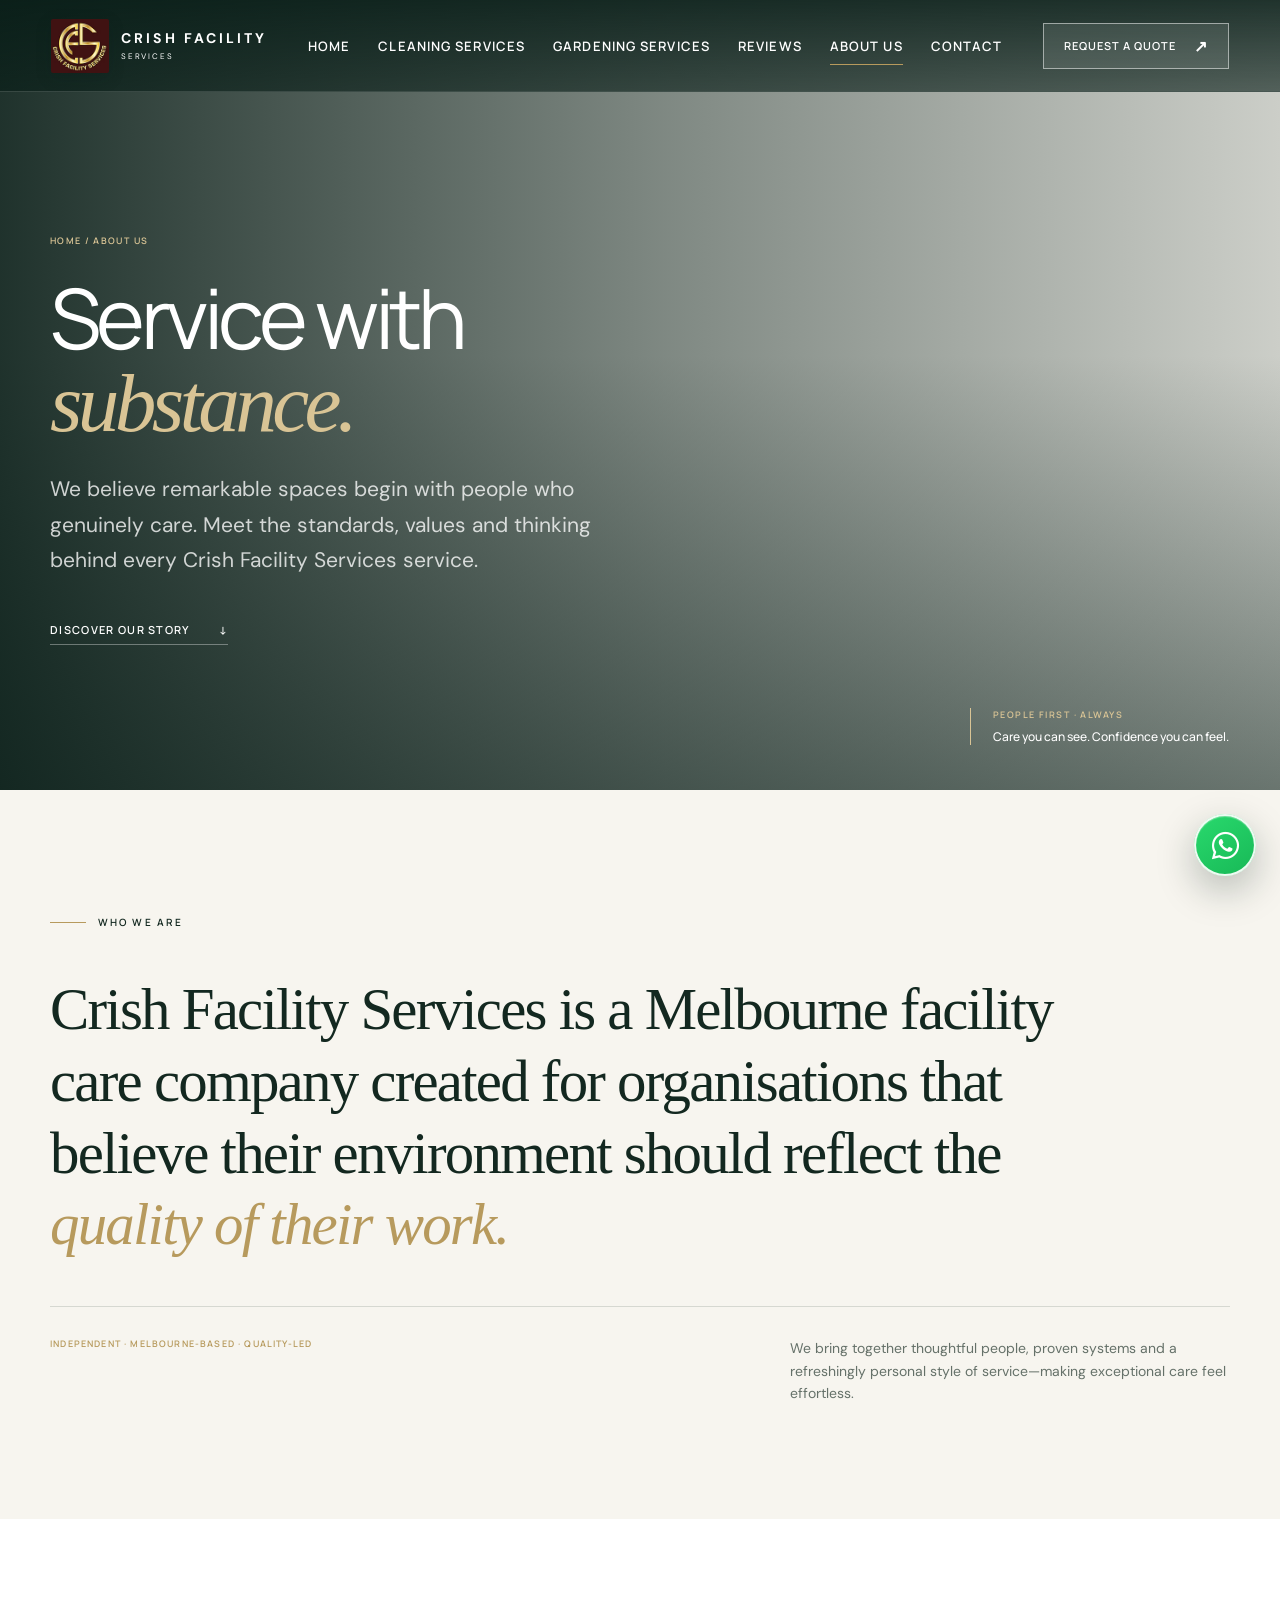
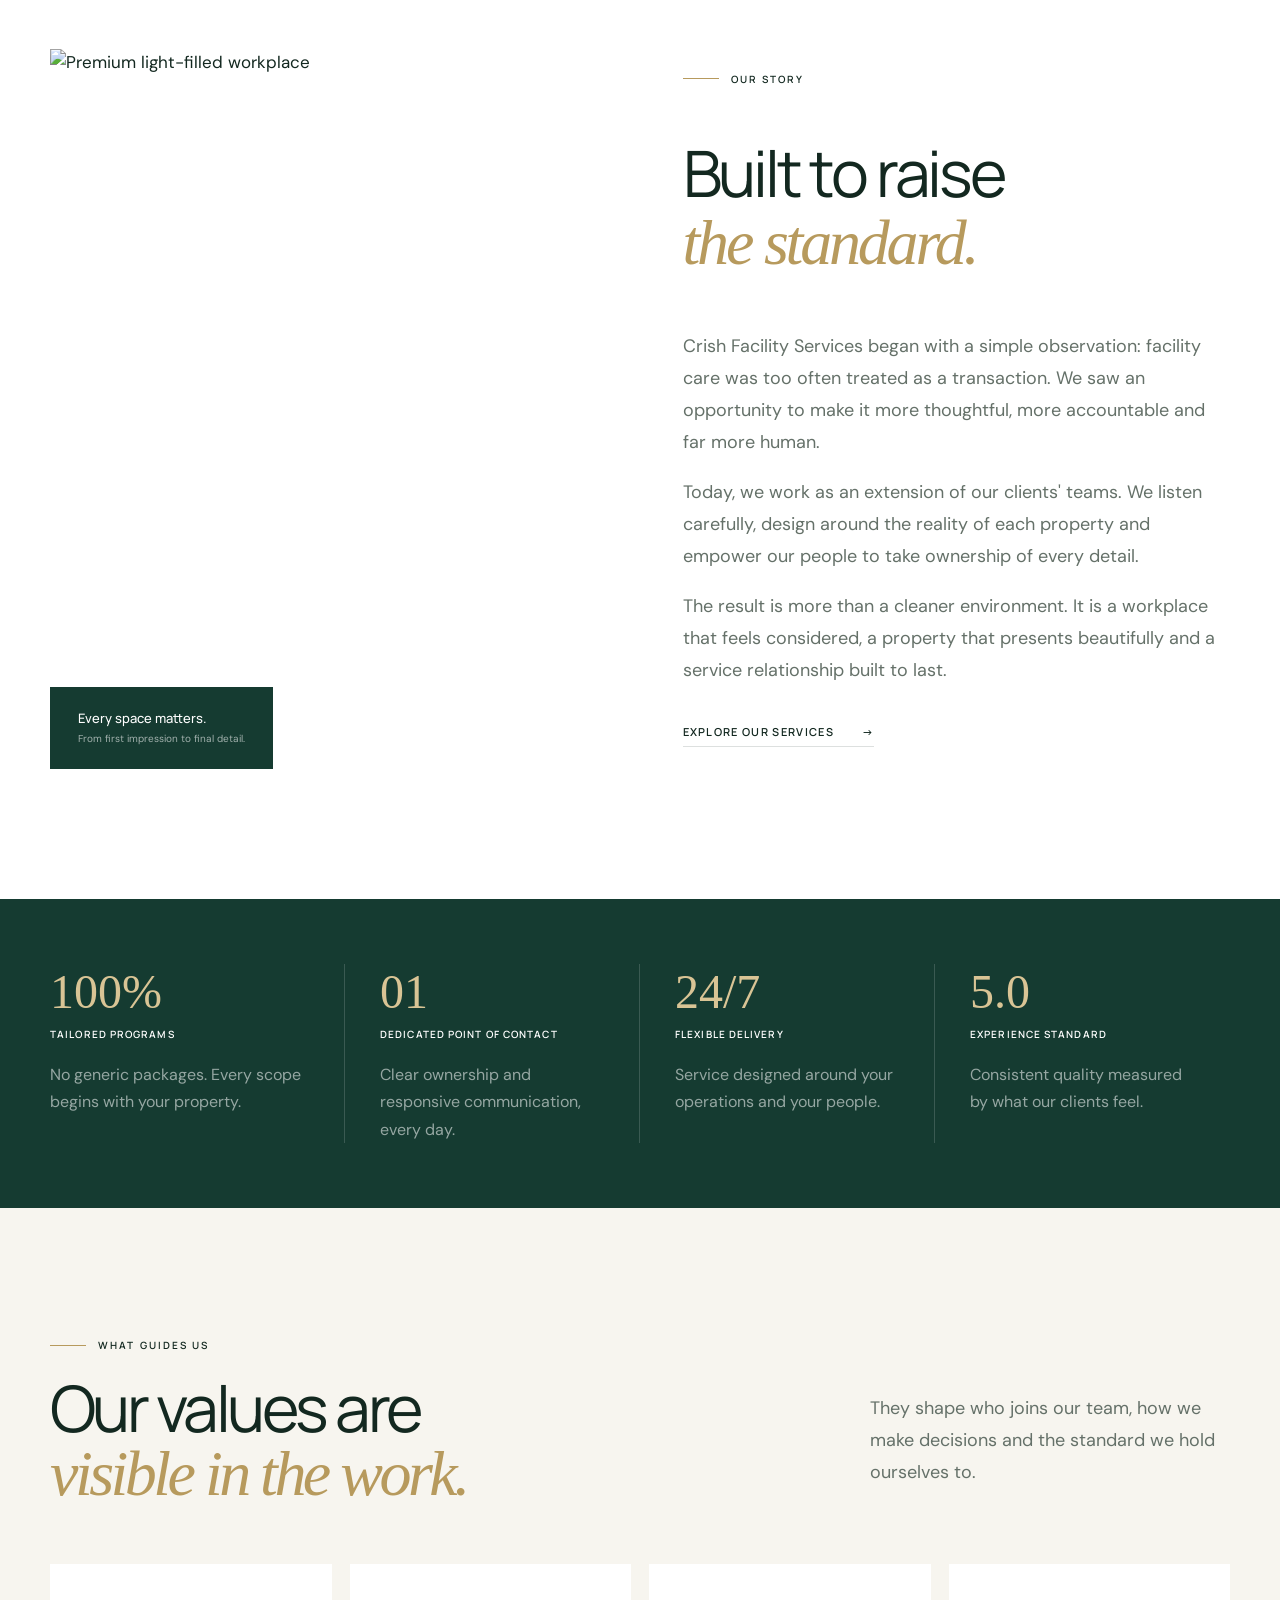
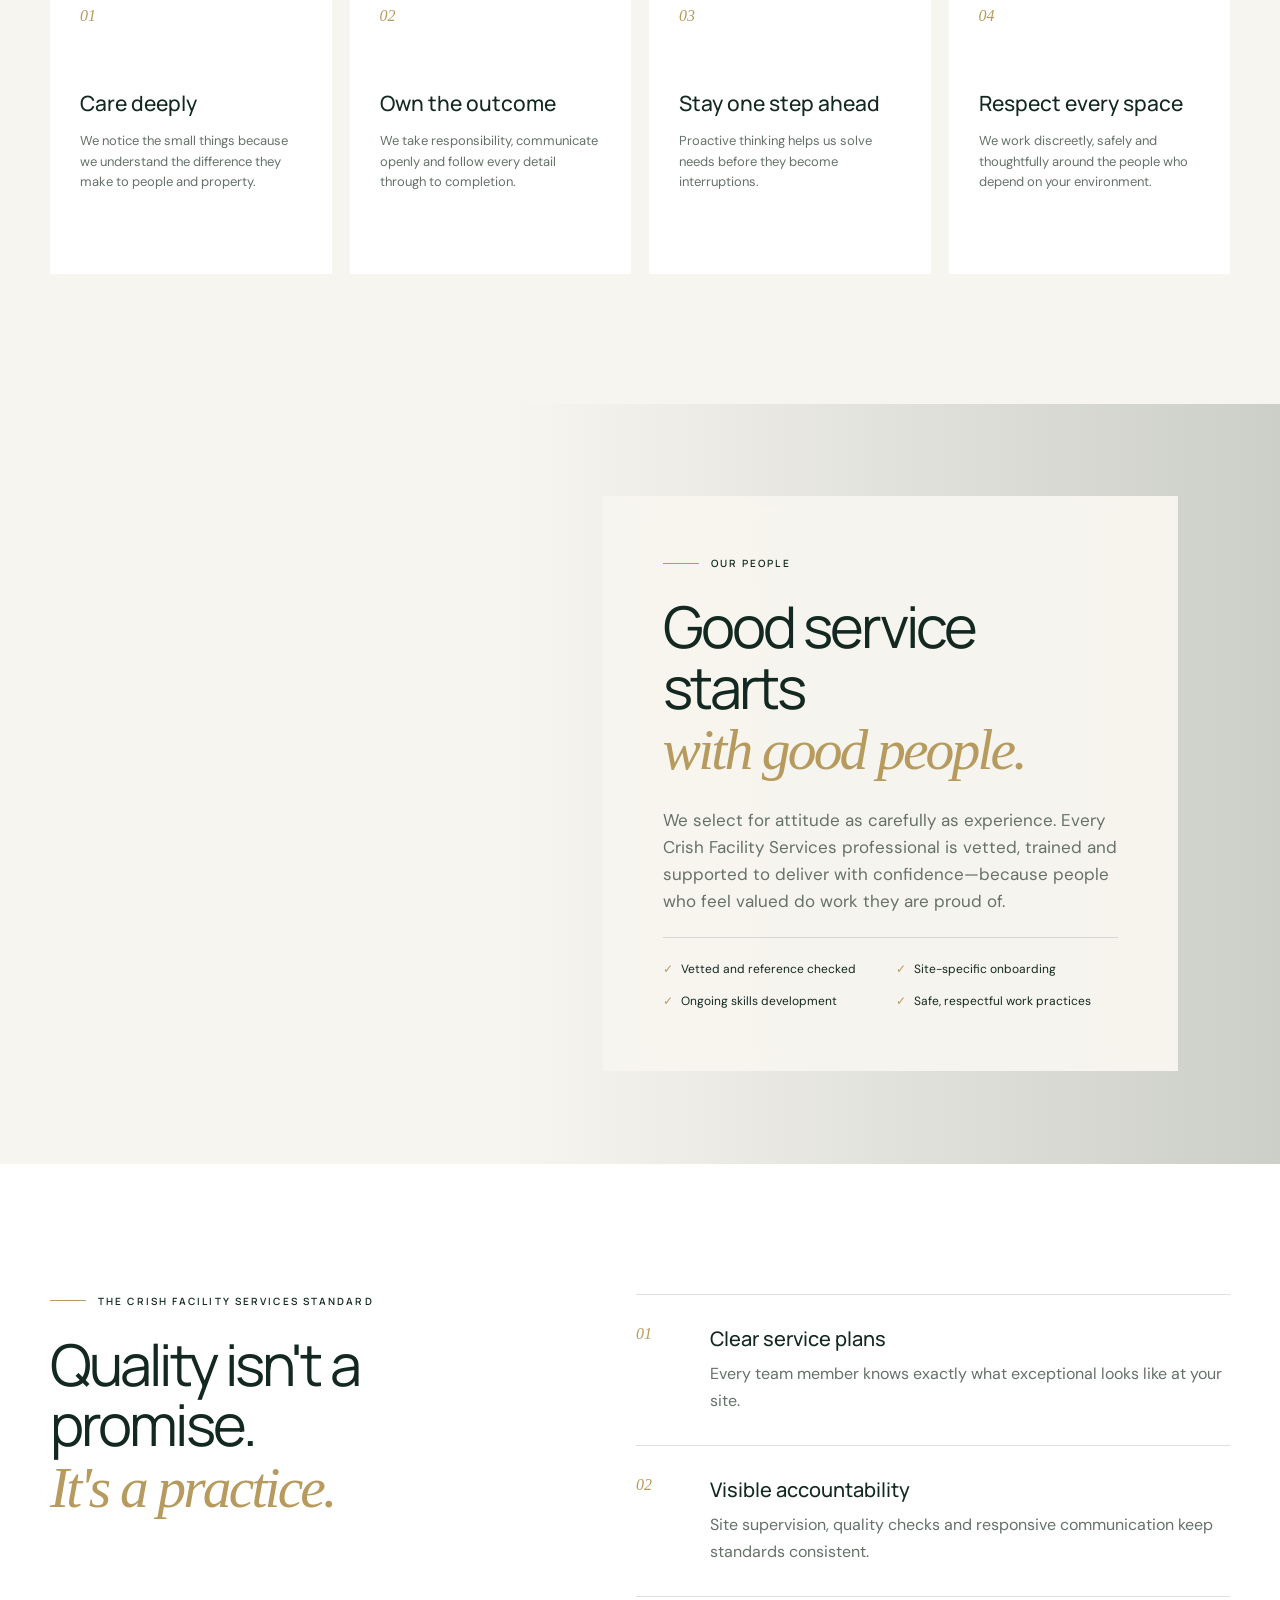
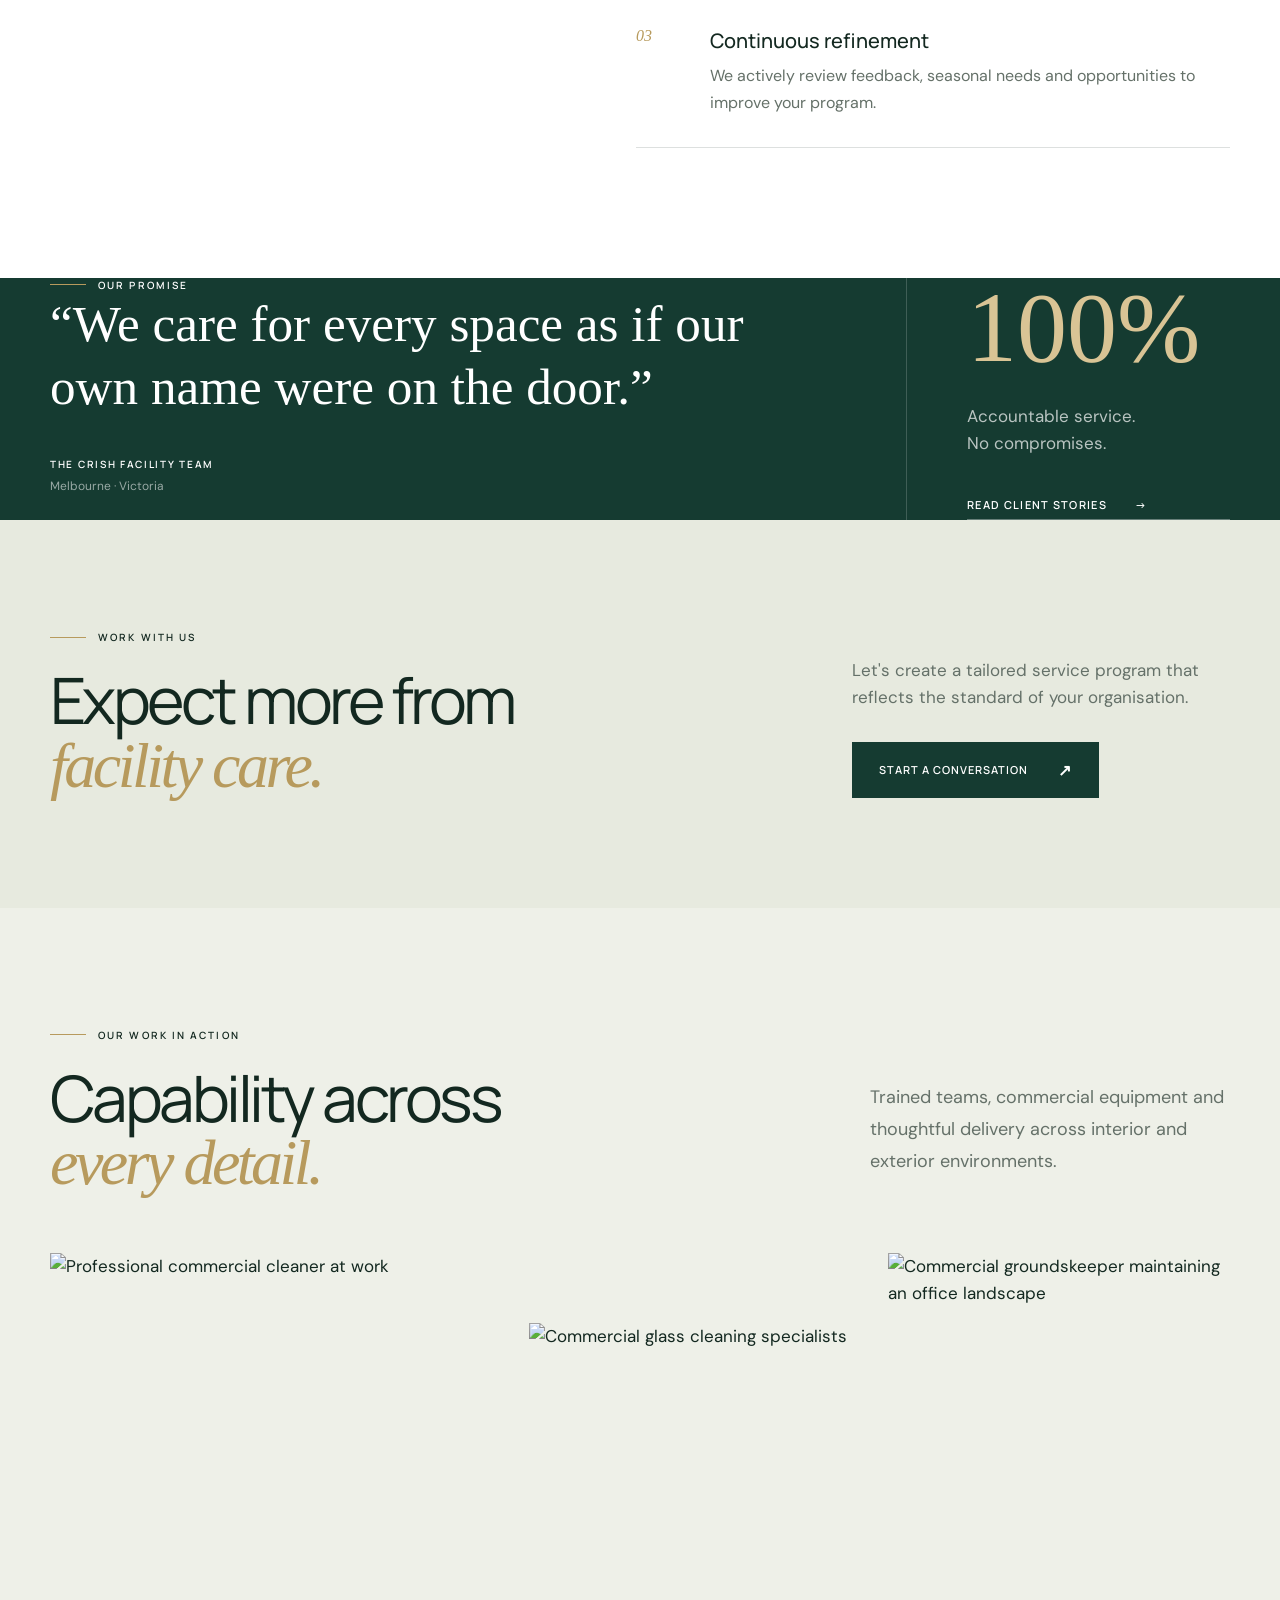
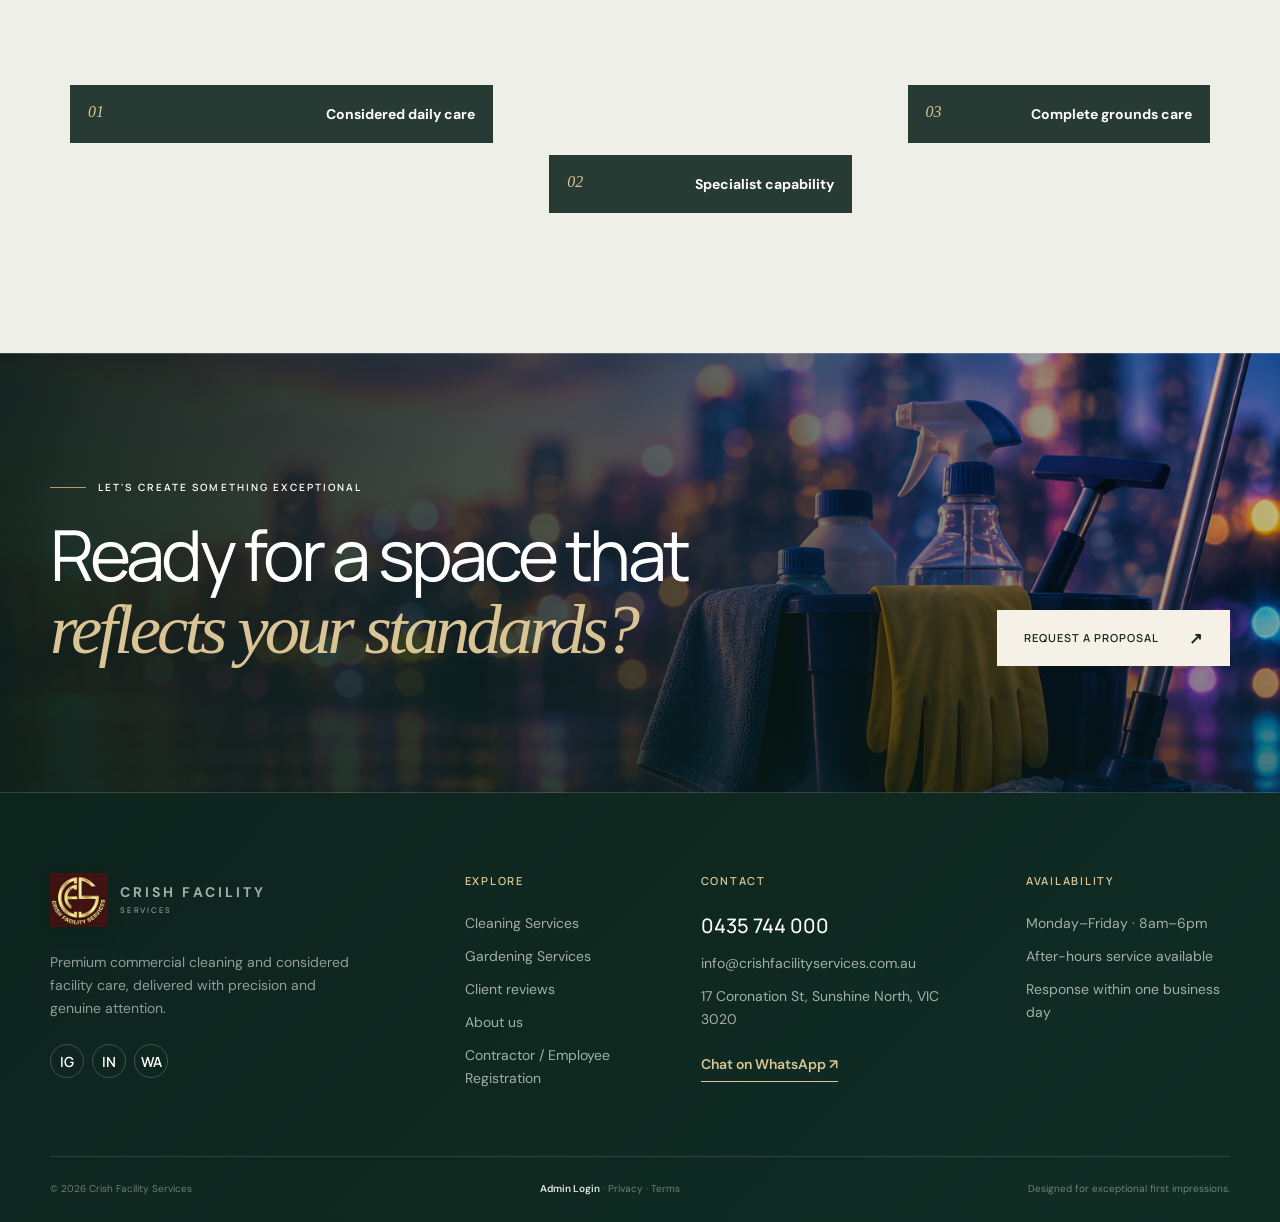
==== commit 1de6192c: "Add service-focused image galleries across public pages" ====
--- a/about.html
+++ b/about.html
@@ -26,6 +26,7 @@
 
     <section class="review-preview"><div class="container review-layout"><div><span class="kicker">Our promise</span><blockquote>“We care for every space as if our own name were on the door.”</blockquote><div class="review-author"><b>THE CRISH FACILITY TEAM</b><span>Melbourne · Victoria</span></div></div><div class="review-side"><span class="giant-number">100%</span><p>Accountable service.<br>No compromises.</p><a class="text-link light" href="reviews.html">Read client stories <span>→</span></a></div></div></section>
     <section class="cta-section"><div class="container cta-inner"><div><span class="kicker">Work with us</span><h2>Expect more from<br><em>facility care.</em></h2></div><div><p>Let's create a tailored service program that reflects the standard of your organisation.</p><a class="button" href="contact.html">Start a conversation <span>↗</span></a></div></div></section>
+    <section class="about-work-gallery"><div class="container"><div class="section-top"><div><span class="kicker">Our work in action</span><h2>Capability across<br><em>every detail.</em></h2></div><p>Trained teams, commercial equipment and thoughtful delivery across interior and exterior environments.</p></div><div class="about-work-grid"><figure><img src="https://images.unsplash.com/photo-1527515637462-cff94eecc1ac?auto=format&fit=crop&w=1300&q=88" alt="Professional commercial cleaner at work" loading="lazy"><figcaption><span>01</span><b>Considered daily care</b></figcaption></figure><figure><img src="https://fensterreinigung-zurich.ch/assets/uploads/services/4db512dbf61fffb62b7e14a2b11041e9.webp" alt="Commercial glass cleaning specialists" loading="lazy"><figcaption><span>02</span><b>Specialist capability</b></figcaption></figure><figure><img src="https://caramanicolandscape.com/wp-content/uploads/2023/05/Caramanico-Landscape-M-1.jpg" alt="Commercial groundskeeper maintaining an office landscape" loading="lazy"><figcaption><span>03</span><b>Complete grounds care</b></figcaption></figure></div></div></section>
   </main>
   <footer class="footer"><div class="container footer-bottom"><span>© 2026 Crish Facility Services</span><span>Melbourne · Victoria</span><a href="contact.html">Get in touch ↗</a></div></footer><script type="module" src="script.js"></script>
 </body></html>
--- a/styles.css
+++ b/styles.css
@@ -133,6 +133,26 @@
 .review-side{border-left:1px solid rgba(255,255,255,.18);padding-left:60px;display:flex;flex-direction:column;justify-content:center}
 .giant-number{font:400 100px/1 var(--serif);color:#d9c495}
 .review-side p{color:rgba(255,255,255,.7);margin:25px 0 40px}
+.areas-section{position:relative;padding:130px 0;background:#f5f3ec;overflow:hidden}
+.areas-section:before{content:'MEL';position:absolute;right:-2vw;top:-9vw;font:600 27vw/1 var(--sans);letter-spacing:-.09em;color:rgba(19,40,32,.027);pointer-events:none}
+.areas-layout{position:relative;z-index:2;display:grid;grid-template-columns:.72fr 1.28fr;gap:100px;align-items:start}
+.areas-intro{position:sticky;top:120px}.areas-intro h2{font:400 clamp(50px,5.2vw,76px)/.98 var(--sans);letter-spacing:-.06em;margin:28px 0}.areas-intro h2 em{font-family:var(--serif);font-weight:400;color:var(--gold)}.areas-intro>p{max-width:420px;color:var(--muted);font-size:17px;line-height:1.75;margin-bottom:38px}
+.areas-directory{background:#fff;padding:12px 42px 38px;box-shadow:0 30px 90px rgba(15,47,38,.075)}
+.areas-directory-head{display:flex;justify-content:space-between;padding:24px 0 22px;border-bottom:1px solid var(--line);font:600 9px var(--sans);letter-spacing:.14em;text-transform:uppercase;color:var(--gold)}.areas-directory-head b{color:var(--muted)}
+.area-grid{display:grid;grid-template-columns:1fr 1fr}.area-grid>a{min-height:113px;display:grid;grid-template-columns:35px 1fr auto;align-items:center;gap:14px;border-bottom:1px solid var(--line);padding:16px 18px 16px 0;transition:.3s}.area-grid>a:nth-child(odd){border-right:1px solid var(--line);padding-right:28px}.area-grid>a:nth-child(even){padding-left:28px}.area-grid>a:hover{background:#f7f5ef;padding-left:18px}.area-grid>a:nth-child(even):hover{padding-left:42px}.area-grid>a>span{font:italic 15px var(--serif);color:var(--gold)}.area-grid b,.area-grid small{display:block}.area-grid b{font:500 20px var(--sans);letter-spacing:-.03em}.area-grid small{font-size:11px;color:var(--muted);margin-top:4px}.area-grid i{font-style:normal;width:34px;height:34px;border:1px solid var(--line);border-radius:50%;display:grid;place-items:center;font-size:12px;transition:.3s}.area-grid>a:hover i{background:var(--green);border-color:var(--green);color:#fff;transform:rotate(45deg)}
+.areas-note{display:grid;grid-template-columns:36px 1fr auto;gap:14px;align-items:center;margin-top:28px;padding:21px;background:#153b31;color:#fff}.areas-note>span{font:300 28px var(--sans);color:#d9c495}.areas-note p{margin:0;color:rgba(255,255,255,.68);font-size:12px}.areas-note a{color:#d9c495;font:600 10px var(--sans);letter-spacing:.08em;text-transform:uppercase}
+.areas-map-lines i{position:absolute;border:1px solid rgba(183,154,93,.15);border-radius:50%;pointer-events:none}.areas-map-lines i:nth-child(1){width:340px;height:340px;left:-170px;bottom:-180px}.areas-map-lines i:nth-child(2){width:210px;height:210px;left:-105px;bottom:-115px}.areas-map-lines i:nth-child(3){width:8px;height:8px;left:95px;bottom:95px;background:var(--gold);box-shadow:0 0 0 10px rgba(183,154,93,.12)}
+/* Larger supporting type for the Areas We Serve directory */
+.areas-section .kicker{font-size:12px}
+.areas-intro>p{max-width:450px!important;font-size:19px!important;line-height:1.78!important}
+.areas-directory-head{font-size:11px!important}
+.area-grid small{font-size:14px!important;line-height:1.5!important;margin-top:5px!important}
+.areas-note p{font-size:14px!important;line-height:1.55!important;color:rgba(255,255,255,.78)!important}
+.areas-note a{font-size:11px!important}
+.service-proof-gallery{display:grid;grid-template-columns:1.35fr .65fr;grid-template-rows:360px 360px;background:var(--green)}.service-proof-gallery article{position:relative;overflow:hidden}.service-proof-gallery .proof-gallery-large{grid-row:1/3}.service-proof-gallery img{width:100%;height:100%;object-fit:cover;filter:saturate(.78);transition:transform .8s,filter .5s}.service-proof-gallery article:hover img{transform:scale(1.035);filter:saturate(1)}.service-proof-gallery article:after{content:'';position:absolute;inset:0;background:linear-gradient(0deg,rgba(8,29,23,.88),transparent 65%)}.service-proof-gallery article>div{position:absolute;z-index:2;left:42px;right:35px;bottom:34px;color:#fff}.service-proof-gallery span{font:600 10px var(--sans);letter-spacing:.14em;text-transform:uppercase;color:#d9c495}.service-proof-gallery h2{font:400 clamp(42px,5vw,70px)/1 var(--sans);letter-spacing:-.055em;margin:15px 0}.service-proof-gallery h2 em{font-family:var(--serif);color:#d9c495}.service-proof-gallery h3{font:500 29px/1.1 var(--sans);letter-spacing:-.04em;margin:12px 0}
+.about-work-gallery{padding:120px 0;background:#eef0e8}.about-work-grid{display:grid;grid-template-columns:1.15fr .85fr .85fr;gap:16px}.about-work-grid figure{position:relative;height:510px;margin:0;overflow:hidden}.about-work-grid figure:nth-child(2){margin-top:70px}.about-work-grid img{width:100%;height:100%;object-fit:cover;transition:transform .65s}.about-work-grid figure:hover img{transform:scale(1.035)}.about-work-grid figcaption{position:absolute;inset:auto 20px 20px;display:flex;justify-content:space-between;gap:20px;background:rgba(8,29,23,.86);color:#fff;padding:18px}.about-work-grid figcaption span{font:italic 16px var(--serif);color:#d9c495}.about-work-grid figcaption b{font-size:14px}
+.review-spaces-gallery{display:grid;grid-template-columns:1.1fr .9fr .9fr;grid-template-rows:350px 350px;background:#e9ece5}.review-space-copy{grid-row:1/3;padding:90px 6vw;display:flex;flex-direction:column;justify-content:center}.review-space-copy h2{font:400 clamp(45px,5vw,70px)/1 var(--sans);letter-spacing:-.055em;margin:26px 0}.review-space-copy h2 em{font-family:var(--serif);color:var(--gold)}.review-space-copy p{font-size:17px;line-height:1.75;color:var(--muted);max-width:470px}.review-spaces-gallery figure{position:relative;margin:0;overflow:hidden}.review-spaces-gallery figure:nth-of-type(1){grid-column:2/4}.review-spaces-gallery img{width:100%;height:100%;object-fit:cover;transition:transform .7s}.review-spaces-gallery figure:hover img{transform:scale(1.04)}.review-spaces-gallery figcaption{position:absolute;left:0;bottom:0;background:rgba(8,29,23,.88);color:#fff;padding:13px 20px;font-size:12px}
+.contact-service-visuals{display:grid;grid-template-columns:1fr 1fr}.contact-service-visuals figure{position:relative;height:520px;margin:0;overflow:hidden}.contact-service-visuals img{width:100%;height:100%;object-fit:cover;transition:transform .7s}.contact-service-visuals figure:hover img{transform:scale(1.035)}.contact-service-visuals figure:after{content:'';position:absolute;inset:0;background:linear-gradient(0deg,rgba(8,29,23,.8),transparent 60%)}.contact-service-visuals figcaption{position:absolute;z-index:2;left:36px;right:36px;bottom:35px;color:#fff}.contact-service-visuals figcaption span,.contact-service-visuals figcaption b{display:block}.contact-service-visuals figcaption span{font:600 10px var(--sans);letter-spacing:.15em;text-transform:uppercase;color:#d9c495}.contact-service-visuals figcaption b{font:500 25px var(--sans);letter-spacing:-.03em;margin-top:8px}
 .cta-section{padding:110px 0;background:#e7eadf}
 .cta-inner{display:grid;grid-template-columns:1.3fr .7fr;align-items:end;gap:100px}
 .cta-inner>div:last-child p{color:var(--muted);margin-bottom:30px}
@@ -907,6 +927,7 @@
 .industry-image-grid article{min-height:470px}
 .industry-image-grid article>div{left:24px;right:24px;bottom:25px}
 .industry-image-grid h2{font-size:28px}
+.areas-layout{grid-template-columns:1fr;gap:55px}.areas-intro{position:static}.areas-intro>p{max-width:620px}
 .premium-review-card{min-height:340px;padding:28px 22px}
 .premium-review-card blockquote{font-size:21px;margin:34px 0 28px}
 .contact-layout{gap:42px}
@@ -972,6 +993,7 @@
 .garden-property-grid h3{margin-top:35px}
 .garden-faq-list summary{font-size:16px}
 .garden-faq-list details p{margin-right:0}
+.areas-section{padding:76px 0}.areas-intro h2{font-size:48px}.areas-directory{padding:8px 20px 24px}.area-grid{grid-template-columns:1fr}.area-grid>a,.area-grid>a:nth-child(odd),.area-grid>a:nth-child(even){border-right:0;padding-left:0;padding-right:0}.area-grid>a:hover,.area-grid>a:nth-child(even):hover{padding-left:12px}.areas-note{grid-template-columns:30px 1fr}.areas-note a{grid-column:2}.areas-directory-head{padding-top:18px}
 }
 
 @media(prefers-reduced-motion:reduce){*,*:before,*:after{animation-duration:.01ms!important;animation-iteration-count:1!important;scroll-behavior:auto!important;transition-duration:.01ms!important}}
@@ -1055,6 +1077,8 @@
 
 @media(max-width:760px){
 body{font-size:16px}
+.service-proof-gallery{grid-template-columns:1fr;grid-template-rows:520px 330px 330px}.service-proof-gallery .proof-gallery-large{grid-row:auto}.service-proof-gallery article>div{left:24px;bottom:25px}.service-proof-gallery h2{font-size:43px}.service-proof-gallery h3{font-size:26px}
+.about-work-gallery{padding:76px 0}.about-work-grid{grid-template-columns:1fr}.about-work-grid figure,.about-work-grid figure:nth-child(2){height:430px;margin:0}.review-spaces-gallery{grid-template-columns:1fr;grid-template-rows:auto 380px 330px 330px}.review-space-copy{grid-row:auto;padding:70px 24px}.review-spaces-gallery figure:nth-of-type(1){grid-column:auto}.contact-service-visuals{grid-template-columns:1fr}.contact-service-visuals figure{height:430px}.contact-service-visuals figcaption{left:24px;right:24px;bottom:25px}
 .hero-content:after{display:none}
 .hero-service-number{margin-bottom:18px}
 .hero-carousel-controls{left:24px;right:auto;bottom:28px}
